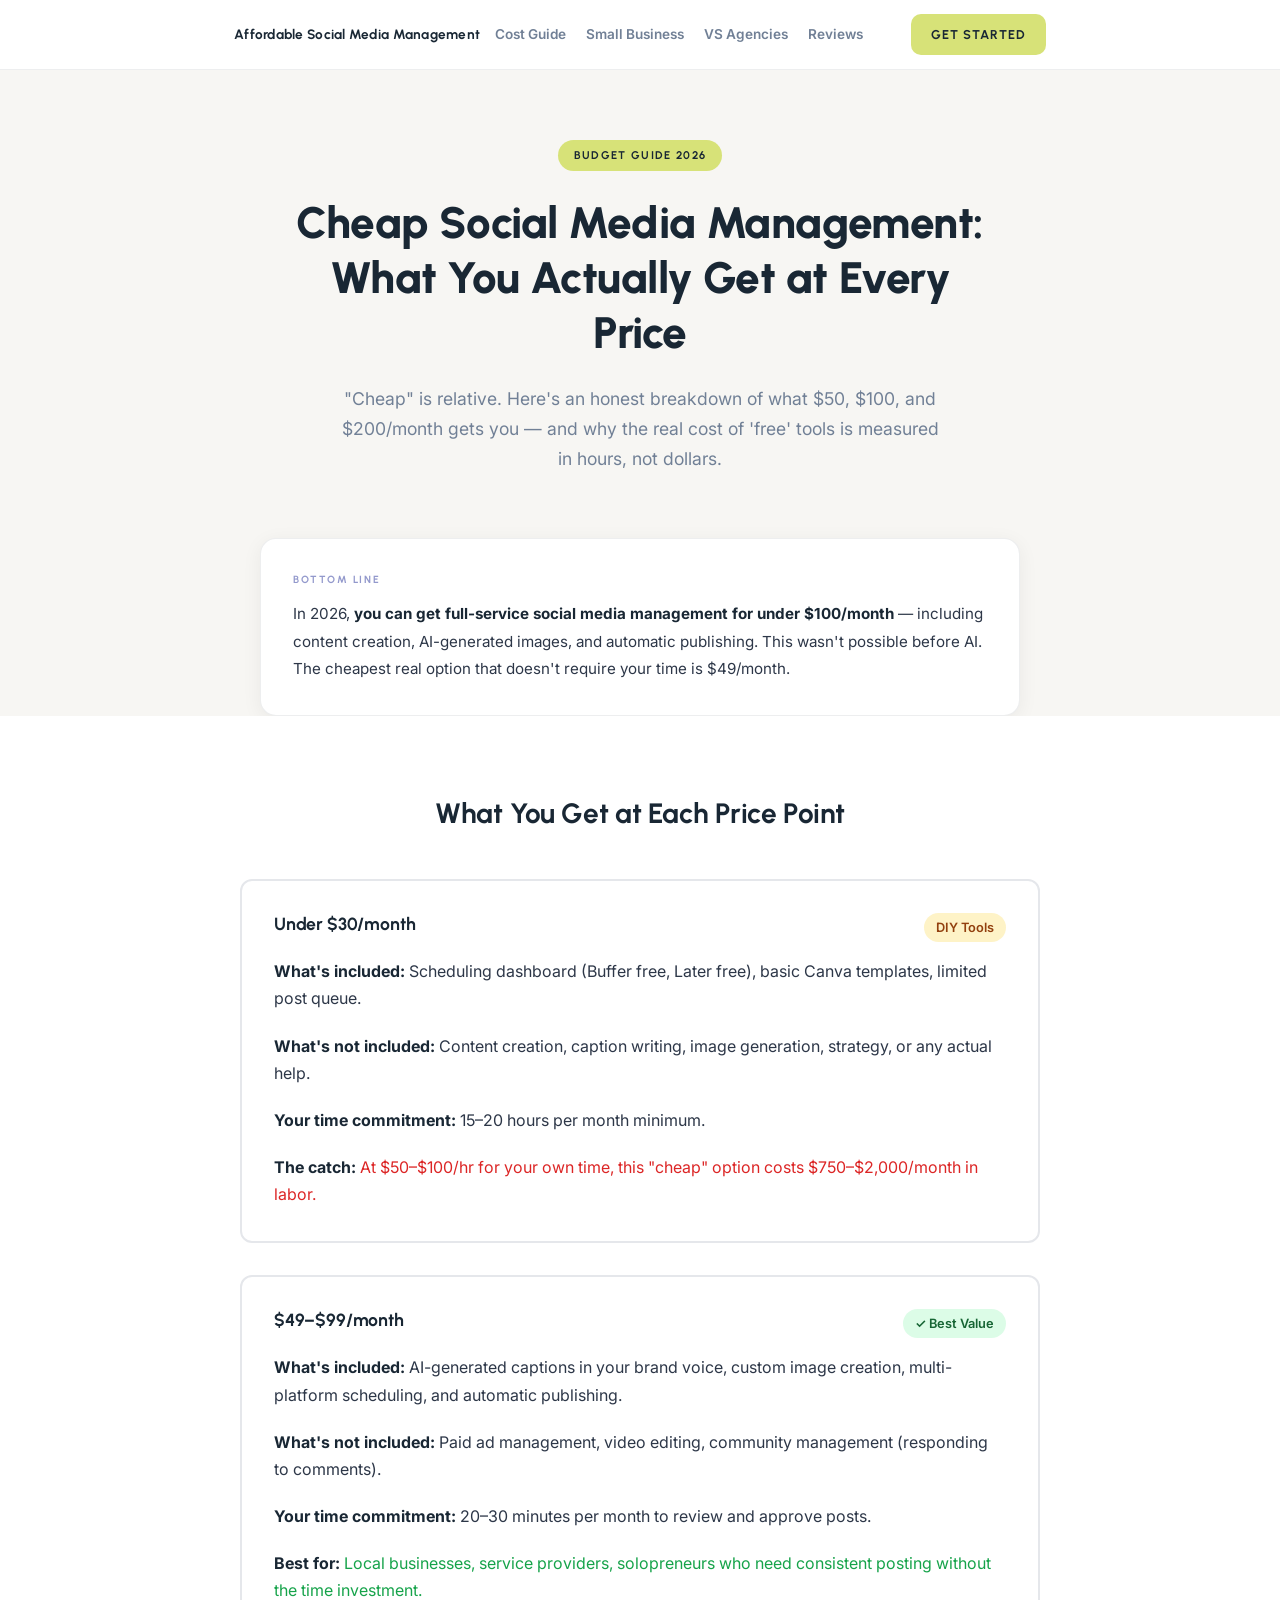
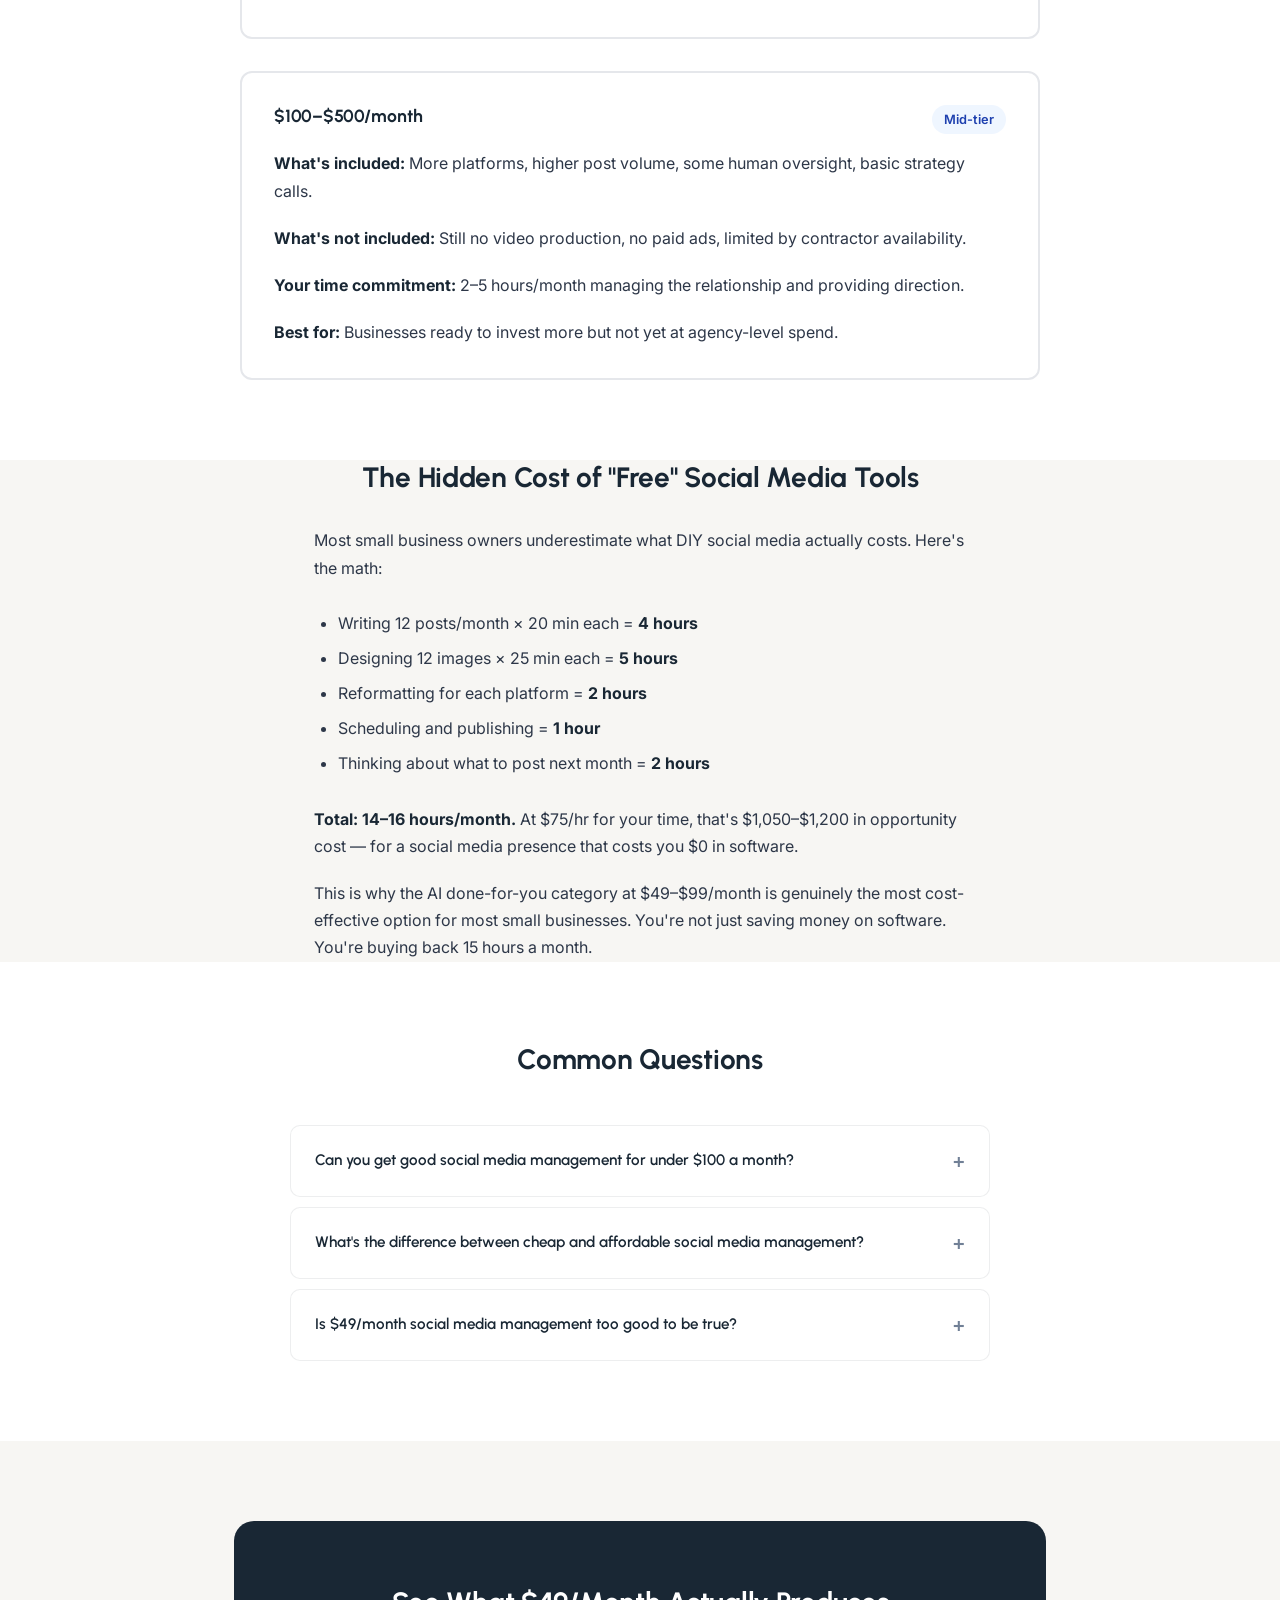
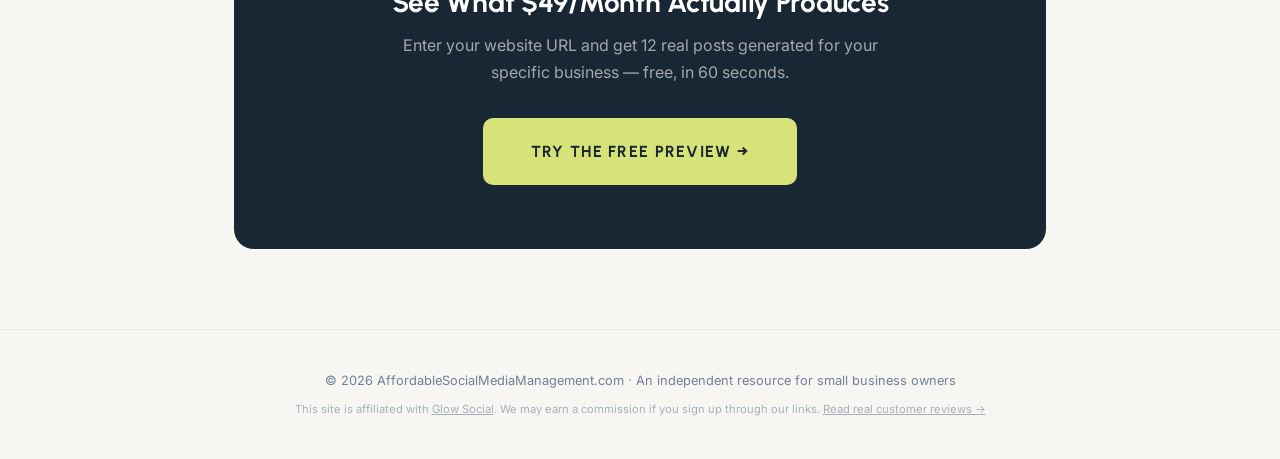
==== cheap-social-media-management/index.html @ 03a39192 "content: add 6 new targeted pages to capture long-tail search queries New pages targeting high-inten" ====
<!DOCTYPE html>
<html lang="en">

<head>
    <meta charset="UTF-8">
    <meta name="viewport" content="width=device-width, initial-scale=1.0">
    <title>Cheap Social Media Management: What You Get for Under $100/Month</title>
    <meta name="description"
        content="'Cheap' social media management doesn't have to mean low quality. Here's exactly what's available under $50, $100, and $200/month in 2026 — and what the trade-offs actually are.">
    <link rel="canonical" href="https://affordablesocialmediamanagement.com/cheap-social-media-management/">

    <link rel="preconnect" href="https://fonts.googleapis.com">
    <link rel="preconnect" href="https://fonts.gstatic.com" crossorigin>
    <link href="https://fonts.googleapis.com/css2?family=Inter:wght@400;500;600&family=Urbanist:wght@600;700;800&display=swap" rel="stylesheet">
    <link rel="icon" href="https://glowsocial.com/wp-content/uploads/2025/02/cropped-Final-Logos-for-Glow-Social-18-32x32.png" sizes="32x32">
    <link rel="stylesheet" href="/css/style.css">

    <script type="application/ld+json">
    {
      "@context": "https://schema.org",
      "@type": "FAQPage",
      "mainEntity": [
        {
          "@type": "Question",
          "name": "Can you get good social media management for under $100 a month?",
          "acceptedAnswer": {
            "@type": "Answer",
            "text": "Yes. AI-powered done-for-you services have brought full-service social media management under $100/month. Services like Glow Social at $49–$99/month include content creation, image generation, scheduling, and multi-platform publishing — work that previously required a $2,000+/month agency or 15–20 hours of your own time per week."
          }
        },
        {
          "@type": "Question",
          "name": "What is the cheapest social media management service in 2026?",
          "acceptedAnswer": {
            "@type": "Answer",
            "text": "The cheapest done-for-you social media management services start at $49/month. At this price point, AI handles content creation, image generation, and scheduling — you review and approve. Scheduling-only tools like Buffer start at $6/month, but those require you to write every post yourself, which is effectively a part-time job."
          }
        },
        {
          "@type": "Question",
          "name": "Is cheap social media management worth it or is it a waste of money?",
          "acceptedAnswer": {
            "@type": "Answer",
            "text": "It depends on what 'cheap' means. A $6/month scheduling tool that requires 15 hours of your time is not cheap — it's expensive in a different currency. A $49/month AI service that handles everything and costs you 30 minutes per month is genuinely cheap and worth it. The key question is: does the service create the content, or just schedule it?"
          }
        }
      ]
    }
    </script>
</head>

<body>

    <nav>
        <div class="container nav-content" style="flex-wrap: wrap; gap: 15px;">
            <a href="/" class="logo">Affordable Social Media Management</a>
            <div class="nav-links" style="display: flex; gap: 20px; align-items: center; font-size: 0.85rem; font-weight: 600;">
                <a href="/cost/" style="text-decoration: none; color: var(--text-light);">Cost Guide</a>
                <a href="/for-small-businesses/" style="text-decoration: none; color: var(--text-light);">Small Business</a>
                <a href="/vs-agencies/" style="text-decoration: none; color: var(--text-light);">VS Agencies</a>
                <a href="/reviews/" style="text-decoration: none; color: var(--text-light);">Reviews</a>
            </div>
            <a href="https://glowsocial.com/pricing" class="btn btn-lime" style="padding: 0.6rem 1.25rem; margin-left: auto;">Get Started</a>
        </div>
    </nav>

    <header class="hero">
        <div class="container">
            <span class="badge">Budget Guide 2026</span>
            <h1>Cheap Social Media Management: What You Actually Get at Every Price</h1>
            <p>"Cheap" is relative. Here's an honest breakdown of what $50, $100, and $200/month gets you — and why the real cost of 'free' tools is measured in hours, not dollars.</p>
        </div>
    </header>

    <section class="container">
        <div class="answer-box">
            <span class="answer-box-label">Bottom Line</span>
            <p>In 2026, <strong>you can get full-service social media management for under $100/month</strong> — including content creation, AI-generated images, and automatic publishing. This wasn't possible before AI. The cheapest real option that doesn't require your time is $49/month.</p>
        </div>
    </section>

    <section style="background-color: white;">
        <div class="container">
            <h2 style="text-align: center; margin-bottom: 3rem;">What You Get at Each Price Point</h2>

            <div style="display: grid; gap: 2rem; max-width: 800px; margin: 0 auto;">

                <div style="border: 2px solid #e5e7eb; border-radius: 12px; padding: 2rem;">
                    <div style="display: flex; justify-content: space-between; align-items: flex-start; margin-bottom: 1rem;">
                        <h3 style="margin: 0;">Under $30/month</h3>
                        <span style="background: #fef3c7; color: #92400e; padding: 4px 12px; border-radius: 20px; font-size: 0.8rem; font-weight: 600;">DIY Tools</span>
                    </div>
                    <p><strong>What's included:</strong> Scheduling dashboard (Buffer free, Later free), basic Canva templates, limited post queue.</p>
                    <p><strong>What's not included:</strong> Content creation, caption writing, image generation, strategy, or any actual help.</p>
                    <p><strong>Your time commitment:</strong> 15–20 hours per month minimum.</p>
                    <p style="color: #dc2626;"><strong>The catch:</strong> At $50–$100/hr for your own time, this "cheap" option costs $750–$2,000/month in labor.</p>
                </div>

                <div style="border: 2px solid #e5e7eb; border-radius: 12px; padding: 2rem;">
                    <div style="display: flex; justify-content: space-between; align-items: flex-start; margin-bottom: 1rem;">
                        <h3 style="margin: 0;">$49–$99/month</h3>
                        <span style="background: #dcfce7; color: #166534; padding: 4px 12px; border-radius: 20px; font-size: 0.8rem; font-weight: 600;">✓ Best Value</span>
                    </div>
                    <p><strong>What's included:</strong> AI-generated captions in your brand voice, custom image creation, multi-platform scheduling, and automatic publishing.</p>
                    <p><strong>What's not included:</strong> Paid ad management, video editing, community management (responding to comments).</p>
                    <p><strong>Your time commitment:</strong> 20–30 minutes per month to review and approve posts.</p>
                    <p style="color: #16a34a;"><strong>Best for:</strong> Local businesses, service providers, solopreneurs who need consistent posting without the time investment.</p>
                </div>

                <div style="border: 2px solid #e5e7eb; border-radius: 12px; padding: 2rem;">
                    <div style="display: flex; justify-content: space-between; align-items: flex-start; margin-bottom: 1rem;">
                        <h3 style="margin: 0;">$100–$500/month</h3>
                        <span style="background: #eff6ff; color: #1e40af; padding: 4px 12px; border-radius: 20px; font-size: 0.8rem; font-weight: 600;">Mid-tier</span>
                    </div>
                    <p><strong>What's included:</strong> More platforms, higher post volume, some human oversight, basic strategy calls.</p>
                    <p><strong>What's not included:</strong> Still no video production, no paid ads, limited by contractor availability.</p>
                    <p><strong>Your time commitment:</strong> 2–5 hours/month managing the relationship and providing direction.</p>
                    <p><strong>Best for:</strong> Businesses ready to invest more but not yet at agency-level spend.</p>
                </div>

            </div>
        </div>
    </section>

    <section class="container" style="max-width: 700px;">
        <h2 style="text-align: center; margin-bottom: 2rem;">The Hidden Cost of "Free" Social Media Tools</h2>
        <p>Most small business owners underestimate what DIY social media actually costs. Here's the math:</p>
        <ul style="margin: 1.5rem 0; padding-left: 1.5rem; line-height: 2.2;">
            <li>Writing 12 posts/month × 20 min each = <strong>4 hours</strong></li>
            <li>Designing 12 images × 25 min each = <strong>5 hours</strong></li>
            <li>Reformatting for each platform = <strong>2 hours</strong></li>
            <li>Scheduling and publishing = <strong>1 hour</strong></li>
            <li>Thinking about what to post next month = <strong>2 hours</strong></li>
        </ul>
        <p><strong>Total: 14–16 hours/month.</strong> At $75/hr for your time, that's $1,050–$1,200 in opportunity cost — for a social media presence that costs you $0 in software.</p>
        <p>This is why the AI done-for-you category at $49–$99/month is genuinely the most cost-effective option for most small businesses. You're not just saving money on software. You're buying back 15 hours a month.</p>
    </section>

    <section style="background-color: white;">
        <div class="container">
            <h2 style="text-align: center; margin-bottom: 3rem;">Common Questions</h2>
            <div class="faq-list">
                <details>
                    <summary>Can you get good social media management for under $100 a month?</summary>
                    <p>Yes — if you use an AI-powered service. The $49–$99/month category now includes full content creation and publishing. This wasn't possible before 2024. Scheduling-only tools under $100/month still require you to do all the creative work yourself.</p>
                </details>
                <details>
                    <summary>What's the difference between cheap and affordable social media management?</summary>
                    <p>"Cheap" usually implies cutting corners — generic captions, stock templates, no strategy. "Affordable" means the price is accessible without sacrificing the outcome. AI-powered services hit the affordable zone: low price, real results. The key differentiator is whether the service learns your specific voice and business context.</p>
                </details>
                <details>
                    <summary>Is $49/month social media management too good to be true?</summary>
                    <p>It wasn't possible before AI, which is why it feels surprising. The economics work because AI compresses 15–20 hours of human labor into minutes. Glow Social at $49/month is a real service with real results — not an offshore content farm or template library. You can see exactly what it would produce for your business before paying a dollar.</p>
                </details>
            </div>
        </div>
    </section>

    <section>
        <div class="container">
            <div class="cta-block">
                <h2>See What $49/Month Actually Produces</h2>
                <p>Enter your website URL and get 12 real posts generated for your specific business — free, in 60 seconds.</p>
                <a href="https://glowsocial.com/preview" class="btn btn-lime" style="padding: 1.25rem 3rem; font-size: 1rem;">Try the Free Preview →</a>
            </div>
        </div>
    </section>

    <footer>
        <div class="container">
            <p style="margin-bottom: 8px;">© 2026 AffordableSocialMediaManagement.com · An independent resource for small business owners</p>
            <p style="font-size: 0.7rem; opacity: 0.6;">This site is affiliated with <a href="https://glowsocial.com" style="color: inherit; text-decoration: underline;">Glow Social</a>. We may earn a commission if you sign up through our links. <a href="https://glowsocial.com/glow-social-reviews-what-customers-say/" style="color: inherit; text-decoration: underline;">Read real customer reviews →</a></p>
        </div>
    </footer>

</body>
</html>
---- css/style.css ----
/* ================================================
   AFFORDABLE SOCIAL MEDIA MANAGEMENT
   Complete Design System — Built from scratch
   ================================================ */

/* --- Design Tokens --- */
:root {
    --navy: #192734;
    --lime: #d7e278;
    --lime-hover: #cdd86e;
    --everglow: #9399cc;
    --bg: #f7f6f3;
    --white: #ffffff;
    --text: #2d3748;
    --text-light: #718096;
    --border: rgba(25, 39, 52, 0.08);
    --radius: 16px;
    --radius-sm: 10px;
    --shadow-sm: 0 1px 3px rgba(0, 0, 0, 0.04);
    --shadow-md: 0 4px 20px rgba(0, 0, 0, 0.06);
    --shadow-lg: 0 8px 40px rgba(0, 0, 0, 0.08);
}

/* --- Reset --- */
*,
*::before,
*::after {
    margin: 0;
    padding: 0;
    box-sizing: border-box;
}

/* --- Base --- */
html {
    scroll-behavior: smooth;
    -webkit-font-smoothing: antialiased;
    -moz-osx-font-smoothing: grayscale;
}

body {
    font-family: 'Inter', -apple-system, BlinkMacSystemFont, sans-serif;
    font-size: 1rem;
    line-height: 1.7;
    color: var(--text);
    background-color: var(--bg);
}

/* --- Typography --- */
h1,
h2,
h3 {
    font-family: 'Urbanist', sans-serif;
    color: var(--navy);
    line-height: 1.25;
    letter-spacing: -0.01em;
}

h1 {
    font-size: 2.75rem;
    font-weight: 800;
}

h2 {
    font-size: 1.75rem;
    font-weight: 700;
}

h3 {
    font-size: 1.1rem;
    font-weight: 700;
}

p {
    color: var(--text);
}

strong {
    color: var(--navy);
}

em {
    font-style: italic;
}

/* --- Layout --- */
.container {
    width: 100%;
    max-width: 860px;
    margin: 0 auto;
    padding: 0 24px;
}

section {
    padding: 80px 0;
}

/* --- Navigation --- */
nav {
    position: fixed;
    top: 0;
    left: 0;
    right: 0;
    z-index: 100;
    background: rgba(255, 255, 255, 0.95);
    backdrop-filter: blur(12px);
    -webkit-backdrop-filter: blur(12px);
    border-bottom: 1px solid var(--border);
    padding: 14px 0;
}

.nav-content {
    display: flex;
    align-items: center;
    justify-content: space-between;
}

.logo {
    font-family: 'Urbanist', sans-serif;
    font-size: 0.85rem;
    font-weight: 700;
    color: var(--navy);
    letter-spacing: 0.02em;
    text-decoration: none;
}

/* --- Buttons --- */
.btn {
    display: inline-flex;
    align-items: center;
    justify-content: center;
    padding: 12px 24px;
    border: none;
    border-radius: var(--radius-sm);
    font-family: 'Urbanist', sans-serif;
    font-size: 0.8rem;
    font-weight: 700;
    letter-spacing: 0.08em;
    text-transform: uppercase;
    text-decoration: none;
    cursor: pointer;
    transition: all 0.15s ease;
}

.btn-lime {
    background: var(--lime);
    color: var(--navy);
}

.btn-lime:hover {
    background: var(--lime-hover);
    transform: translateY(-1px);
    box-shadow: var(--shadow-md);
}

/* --- Hero --- */
.hero {
    padding-top: 140px;
    padding-bottom: 64px;
    text-align: center;
}

.badge {
    display: inline-block;
    padding: 6px 16px;
    background: var(--lime);
    color: var(--navy);
    border-radius: 100px;
    font-family: 'Urbanist', sans-serif;
    font-size: 0.7rem;
    font-weight: 700;
    letter-spacing: 0.12em;
    text-transform: uppercase;
    margin-bottom: 24px;
}

.hero h1 {
    margin-bottom: 24px;
    max-width: 700px;
    margin-left: auto;
    margin-right: auto;
}

.hero p {
    font-size: 1.1rem;
    color: var(--text-light);
    max-width: 600px;
    margin: 0 auto 16px;
}

.hero p:last-child {
    margin-bottom: 0;
}

/* --- Answer Box --- */
.answer-box {
    background: var(--white);
    border: 1px solid var(--border);
    border-radius: var(--radius);
    padding: 32px;
    box-shadow: var(--shadow-md);
    max-width: 760px;
    margin: 0 auto;
}

.answer-box-label {
    display: block;
    font-family: 'Urbanist', sans-serif;
    font-size: 0.65rem;
    font-weight: 700;
    letter-spacing: 0.15em;
    text-transform: uppercase;
    color: var(--everglow);
    margin-bottom: 12px;
}

.answer-box p {
    font-size: 0.95rem;
    line-height: 1.8;
    color: var(--text);
    margin: 0;
}

/* --- Comparison Table --- */
.comparison-table {
    width: 100%;
    border-collapse: collapse;
    font-size: 0.9rem;
}

.comparison-table thead th {
    text-align: left;
    padding: 12px 16px;
    font-family: 'Urbanist', sans-serif;
    font-size: 0.65rem;
    font-weight: 700;
    color: var(--text-light);
    text-transform: uppercase;
    letter-spacing: 0.1em;
    border-bottom: 2px solid var(--border);
}

.comparison-table tbody td {
    padding: 16px;
    border-bottom: 1px solid var(--border);
    vertical-align: top;
}

.comparison-table tbody tr:last-child td {
    border-bottom: none;
}

.comparison-table tbody tr:nth-child(3) {
    background: rgba(215, 226, 120, 0.12);
    border-radius: var(--radius-sm);
}

.comparison-table tbody tr:nth-child(3) td {
    font-weight: 600;
    color: var(--navy);
}

.comparison-table tbody tr:nth-child(3) td:first-child {
    border-radius: var(--radius-sm) 0 0 var(--radius-sm);
}

.comparison-table tbody tr:nth-child(3) td:last-child {
    border-radius: 0 var(--radius-sm) var(--radius-sm) 0;
}

/* --- Two-Column Cards (Buyer's Guide) --- */
.two-column {
    display: grid;
    grid-template-columns: 1fr 1fr;
    gap: 20px;
}

.column-card {
    background: var(--white);
    border: 1px solid var(--border);
    border-radius: var(--radius);
    padding: 28px;
    box-shadow: var(--shadow-sm);
}

.column-card.green {
    border-left: 3px solid var(--lime);
}

.column-card.red {
    border-left: 3px solid var(--everglow);
}

.column-card h3 {
    margin-bottom: 20px;
    font-size: 1rem;
    text-transform: none;
    letter-spacing: 0;
}

.column-card ul {
    list-style: none;
    display: flex;
    flex-direction: column;
    gap: 12px;
}

.column-card ul li {
    font-size: 0.9rem;
    color: var(--text-light);
    line-height: 1.5;
    padding-left: 20px;
    position: relative;
}

.column-card.green ul li::before {
    content: "✓";
    position: absolute;
    left: 0;
    color: #7a8a2e;
    font-weight: 700;
}

.column-card.red ul li::before {
    content: "✕";
    position: absolute;
    left: 0;
    color: var(--everglow);
    font-weight: 700;
}

/* --- Prose Section (AI Economics) --- */
section p+p {
    margin-top: 20px;
}

/* --- FAQ --- */
.faq-list {
    max-width: 700px;
    margin: 0 auto;
    display: flex;
    flex-direction: column;
    gap: 10px;
}

details {
    background: var(--white);
    border: 1px solid var(--border);
    border-radius: var(--radius-sm);
    padding: 0;
    overflow: hidden;
    transition: box-shadow 0.2s ease;
}

details[open] {
    box-shadow: var(--shadow-sm);
}

summary {
    padding: 18px 24px;
    font-family: 'Urbanist', sans-serif;
    font-weight: 600;
    font-size: 0.95rem;
    color: var(--navy);
    cursor: pointer;
    list-style: none;
    display: flex;
    align-items: center;
    justify-content: space-between;
}

summary::after {
    content: "+";
    font-size: 1.25rem;
    color: var(--text-light);
    flex-shrink: 0;
    margin-left: 16px;
    transition: transform 0.2s ease;
}

details[open] summary::after {
    content: "−";
}

summary::-webkit-details-marker {
    display: none;
}

details p {
    padding: 0 24px 20px;
    font-size: 0.9rem;
    color: var(--text-light);
    line-height: 1.7;
    margin: 0;
}

/* --- CTA Block --- */
.cta-block {
    background: var(--navy);
    border-radius: 20px;
    padding: 64px 40px;
    text-align: center;
}

.cta-block h2 {
    color: var(--white);
    margin-bottom: 12px;
}

.cta-block p {
    color: rgba(255, 255, 255, 0.6);
    font-size: 1rem;
    margin-bottom: 32px;
    max-width: 500px;
    margin-left: auto;
    margin-right: auto;
}

/* --- Footer --- */
footer {
    padding: 40px 0;
    text-align: center;
    border-top: 1px solid var(--border);
}

footer p {
    font-size: 0.8rem;
    color: var(--text-light);
}

/* ================================================
   RESPONSIVE
   ================================================ */
@media (max-width: 768px) {
    h1 {
        font-size: 2rem;
    }

    h2 {
        font-size: 1.4rem;
    }

    section {
        padding: 56px 0;
    }

    .hero {
        padding-top: 110px;
        padding-bottom: 40px;
    }

    .hero p {
        font-size: 1rem;
    }

    .answer-box {
        padding: 24px;
    }

    .two-column {
        grid-template-columns: 1fr;
    }

    .comparison-table {
        font-size: 0.8rem;
        display: block;
        overflow-x: auto;
    }

    .cta-block {
        padding: 48px 24px;
    }
}
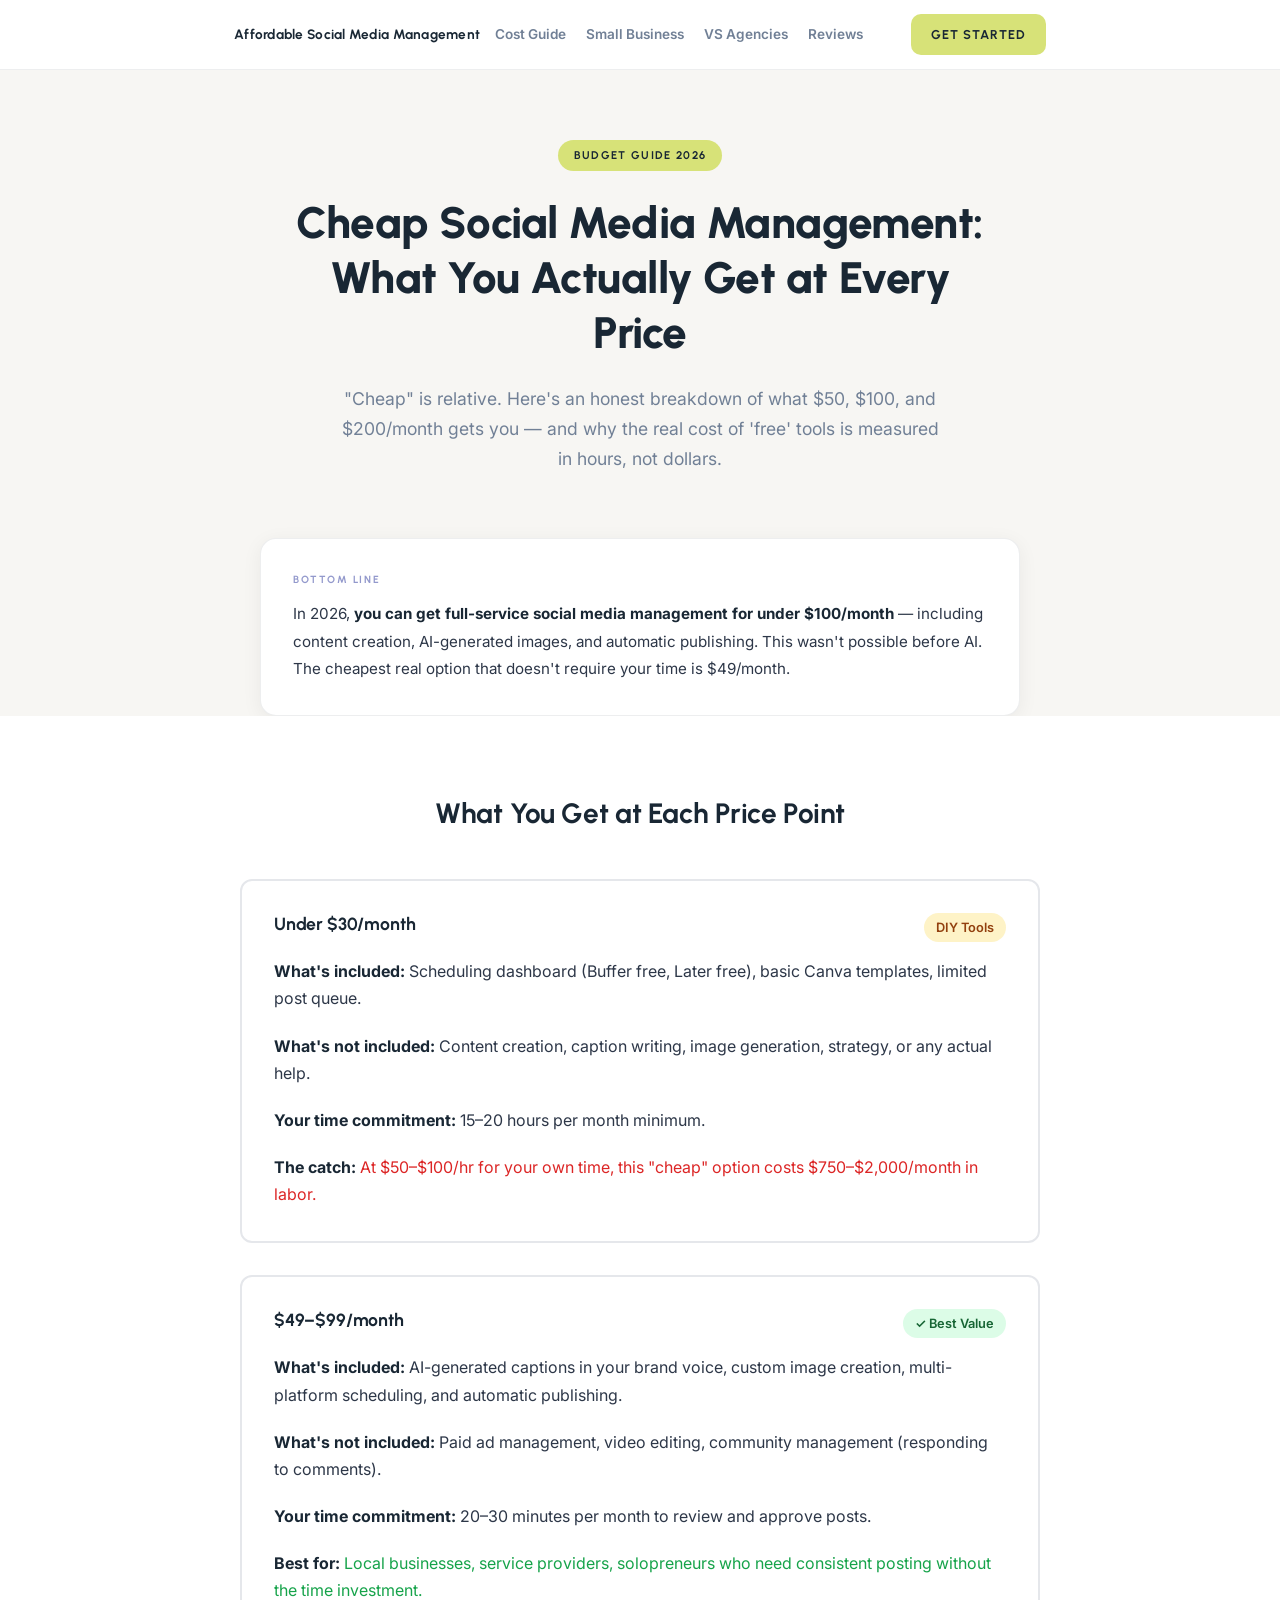
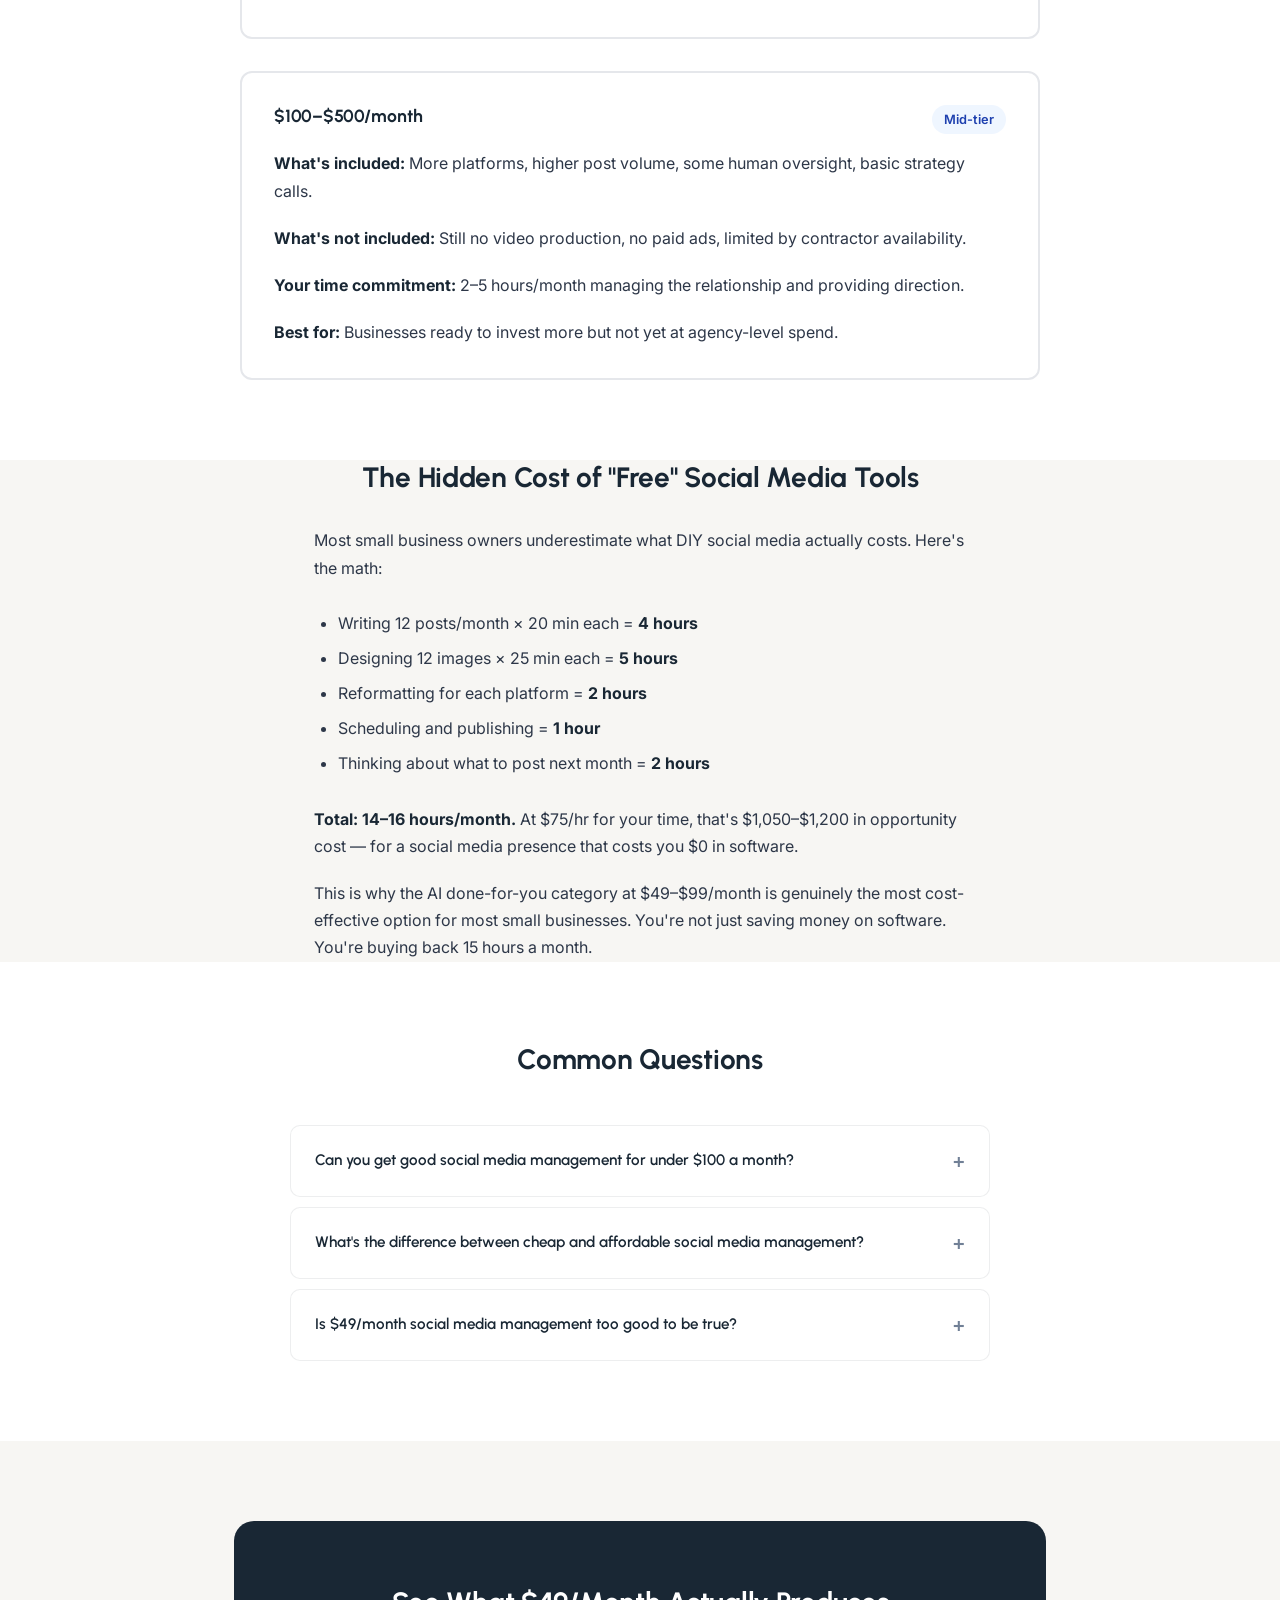
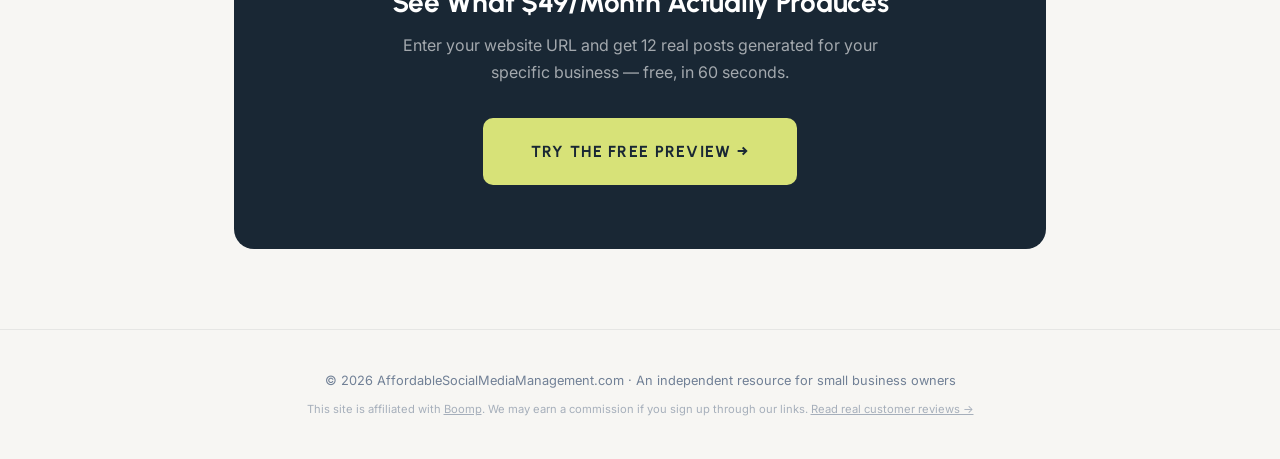
==== commit 8ef5bd46: "Rebrand: cheap-social-media page to Boomp" ====
--- a/cheap-social-media-management/index.html
+++ b/cheap-social-media-management/index.html
@@ -12,7 +12,7 @@
     <link rel="preconnect" href="https://fonts.googleapis.com">
     <link rel="preconnect" href="https://fonts.gstatic.com" crossorigin>
     <link href="https://fonts.googleapis.com/css2?family=Inter:wght@400;500;600&family=Urbanist:wght@600;700;800&display=swap" rel="stylesheet">
-    <link rel="icon" href="https://glowsocial.com/wp-content/uploads/2025/02/cropped-Final-Logos-for-Glow-Social-18-32x32.png" sizes="32x32">
+    <link rel="icon" href="https://boomp.net/images/boomp-logo.png" sizes="32x32">
     <link rel="stylesheet" href="/css/style.css">
 
     <script type="application/ld+json">
@@ -25,7 +25,7 @@
           "name": "Can you get good social media management for under $100 a month?",
           "acceptedAnswer": {
             "@type": "Answer",
-            "text": "Yes. AI-powered done-for-you services have brought full-service social media management under $100/month. Services like Glow Social at $49–$99/month include content creation, image generation, scheduling, and multi-platform publishing — work that previously required a $2,000+/month agency or 15–20 hours of your own time per week."
+            "text": "Yes. AI-powered done-for-you services have brought full-service social media management under $100/month. Services like Boomp at $49–$99/month include content creation, image generation, scheduling, and multi-platform publishing — work that previously required a $2,000+/month agency or 15–20 hours of your own time per week."
           }
         },
         {
@@ -60,7 +60,7 @@
                 <a href="/vs-agencies/" style="text-decoration: none; color: var(--text-light);">VS Agencies</a>
                 <a href="/reviews/" style="text-decoration: none; color: var(--text-light);">Reviews</a>
             </div>
-            <a href="https://glowsocial.com/pricing" class="btn btn-lime" style="padding: 0.6rem 1.25rem; margin-left: auto;">Get Started</a>
+            <a href="https://boomp.net/pricing" class="btn btn-lime" style="padding: 0.6rem 1.25rem; margin-left: auto;">Get Started</a>
         </div>
     </nav>
 
@@ -150,7 +150,7 @@
                 </details>
                 <details>
                     <summary>Is $49/month social media management too good to be true?</summary>
-                    <p>It wasn't possible before AI, which is why it feels surprising. The economics work because AI compresses 15–20 hours of human labor into minutes. Glow Social at $49/month is a real service with real results — not an offshore content farm or template library. You can see exactly what it would produce for your business before paying a dollar.</p>
+                    <p>It wasn't possible before AI, which is why it feels surprising. The economics work because AI compresses 15–20 hours of human labor into minutes. Boomp at $49/month is a real service with real results — not an offshore content farm or template library. You can see exactly what it would produce for your business before paying a dollar.</p>
                 </details>
             </div>
         </div>
@@ -161,7 +161,7 @@
             <div class="cta-block">
                 <h2>See What $49/Month Actually Produces</h2>
                 <p>Enter your website URL and get 12 real posts generated for your specific business — free, in 60 seconds.</p>
-                <a href="https://glowsocial.com/preview" class="btn btn-lime" style="padding: 1.25rem 3rem; font-size: 1rem;">Try the Free Preview →</a>
+                <a href="https://boomp.net/preview" class="btn btn-lime" style="padding: 1.25rem 3rem; font-size: 1rem;">Try the Free Preview →</a>
             </div>
         </div>
     </section>
@@ -169,9 +169,9 @@
     <footer>
         <div class="container">
             <p style="margin-bottom: 8px;">© 2026 AffordableSocialMediaManagement.com · An independent resource for small business owners</p>
-            <p style="font-size: 0.7rem; opacity: 0.6;">This site is affiliated with <a href="https://glowsocial.com" style="color: inherit; text-decoration: underline;">Glow Social</a>. We may earn a commission if you sign up through our links. <a href="https://glowsocial.com/glow-social-reviews-what-customers-say/" style="color: inherit; text-decoration: underline;">Read real customer reviews →</a></p>
+            <p style="font-size: 0.7rem; opacity: 0.6;">This site is affiliated with <a href="https://boomp.net" style="color: inherit; text-decoration: underline;">Boomp</a>. We may earn a commission if you sign up through our links. <a href="https://boomp.net/blog/boomp-reviews-what-customers-say" style="color: inherit; text-decoration: underline;">Read real customer reviews →</a></p>
         </div>
     </footer>
 
 </body>
-</html>+</html>
--- a/css/style.css
+++ b/css/style.css
@@ -254,17 +254,17 @@
     border-radius: var(--radius-sm);
 }
 
+.comparison-table tbody tr:nth-child(3) td:first-child {
+    border-radius: var(--radius-sm) 0 0 var(--radius-sm);
+}
+
+.comparison-table tbody tr:nth-child(3) td:last-child {
+    border-radius: 0 var(--radius-sm) var(--radius-sm) 0;
+}
+
 .comparison-table tbody tr:nth-child(3) td {
     font-weight: 600;
     color: var(--navy);
-}
-
-.comparison-table tbody tr:nth-child(3) td:first-child {
-    border-radius: var(--radius-sm) 0 0 var(--radius-sm);
-}
-
-.comparison-table tbody tr:nth-child(3) td:last-child {
-    border-radius: 0 var(--radius-sm) var(--radius-sm) 0;
 }
 
 /* --- Two-Column Cards (Buyer's Guide) --- */
@@ -469,4 +469,4 @@
     .cta-block {
         padding: 48px 24px;
     }
-}+}
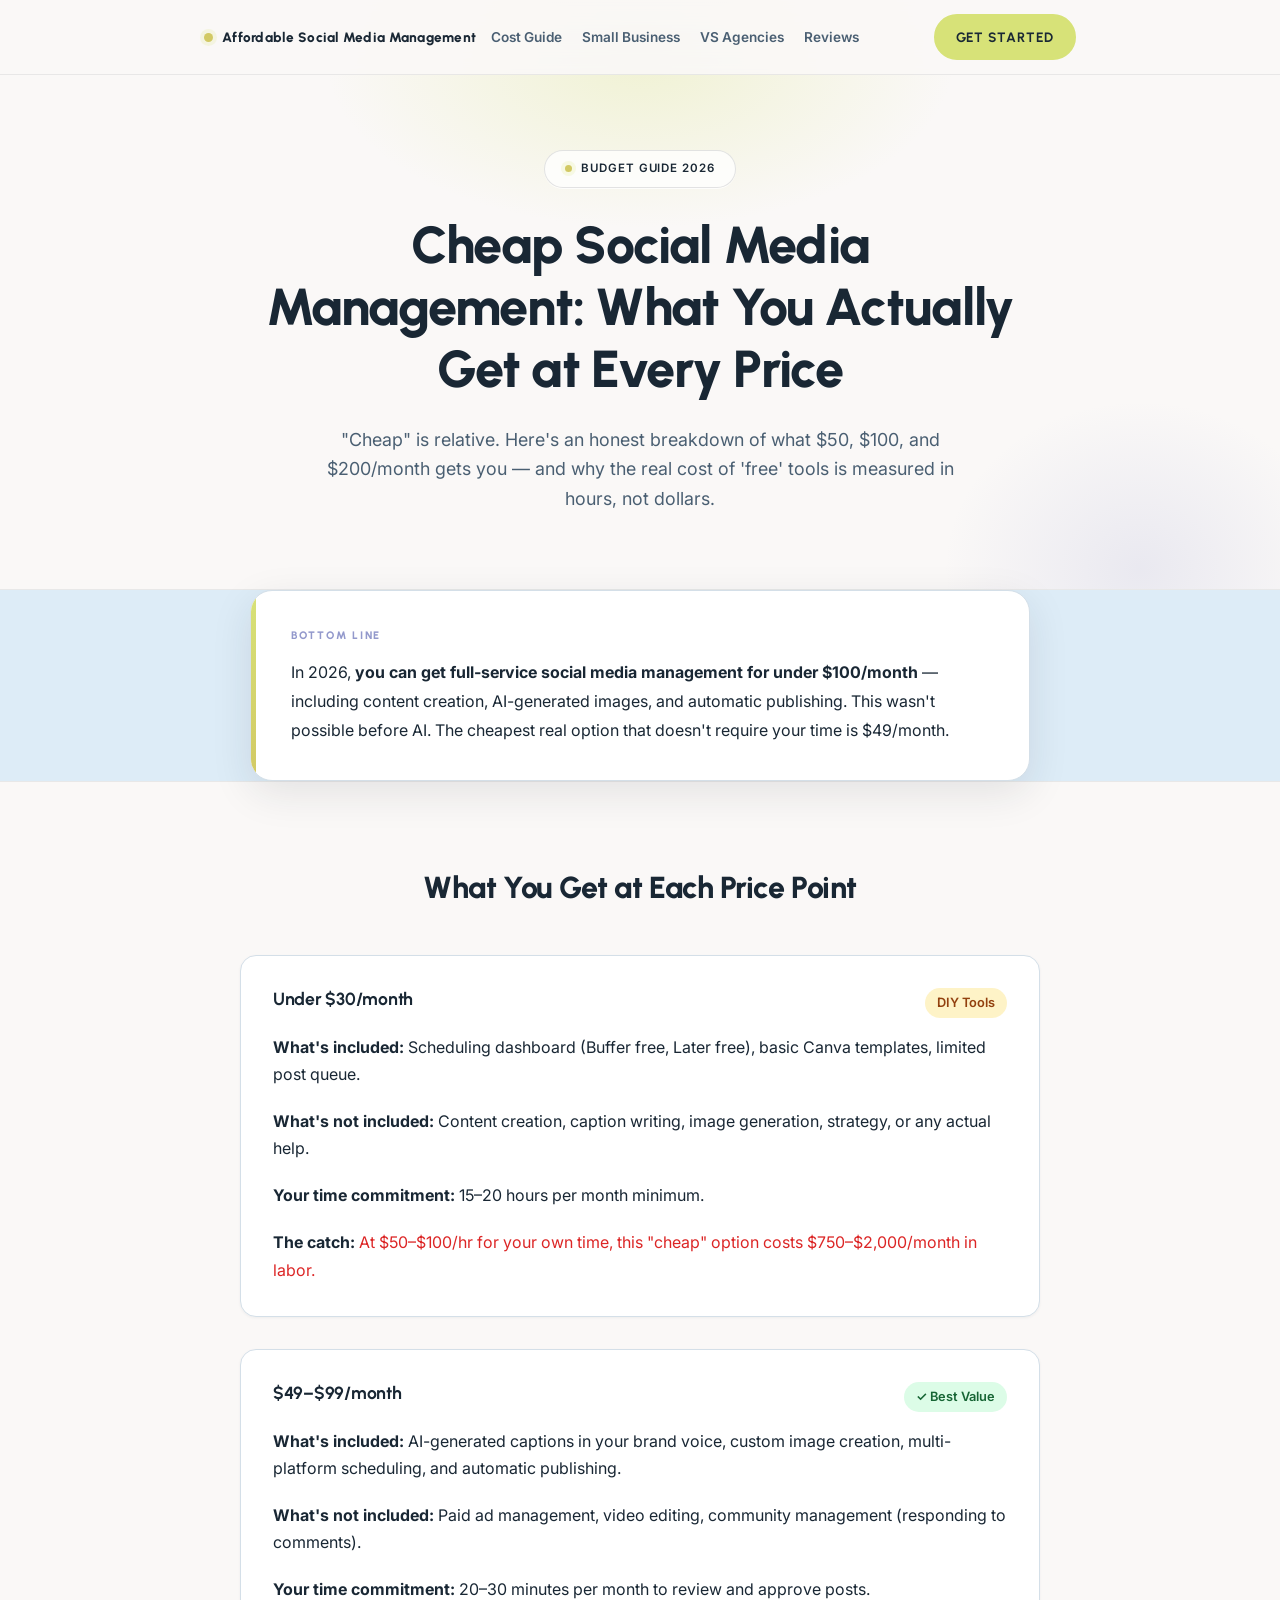
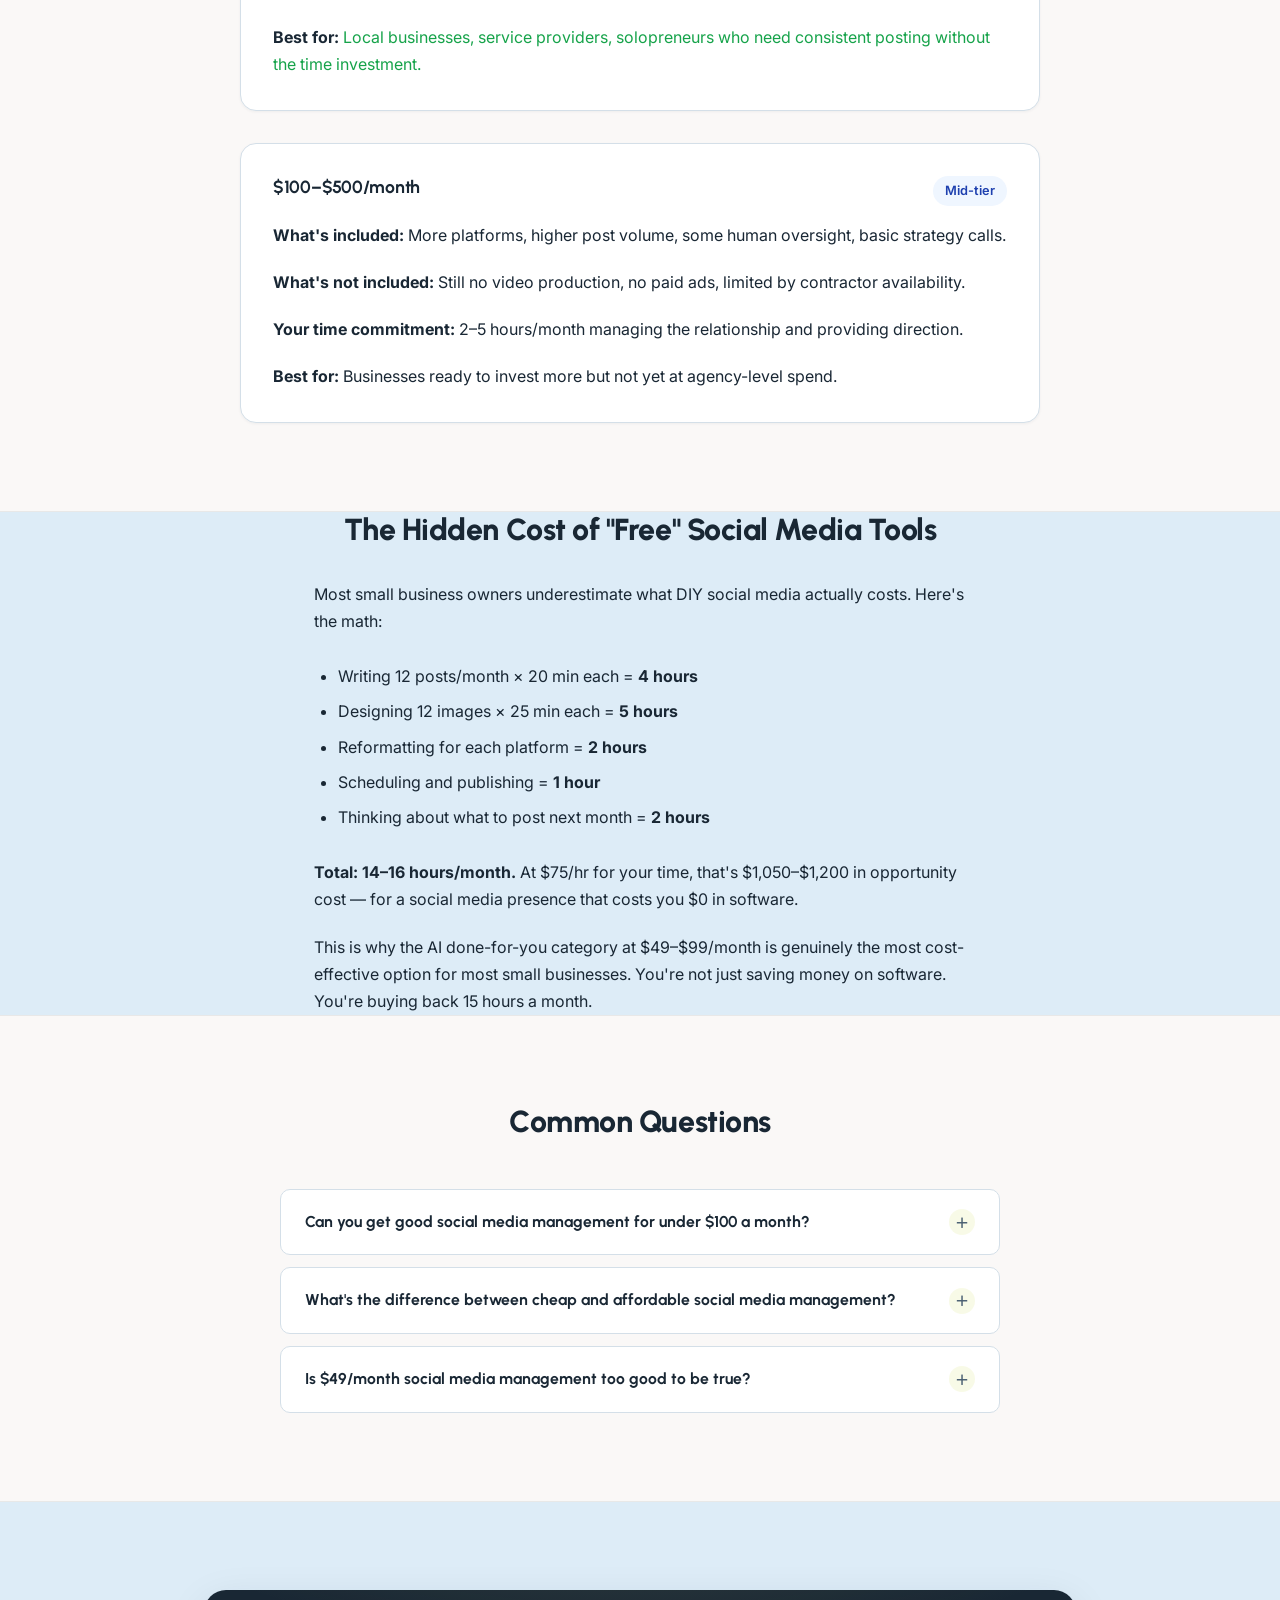
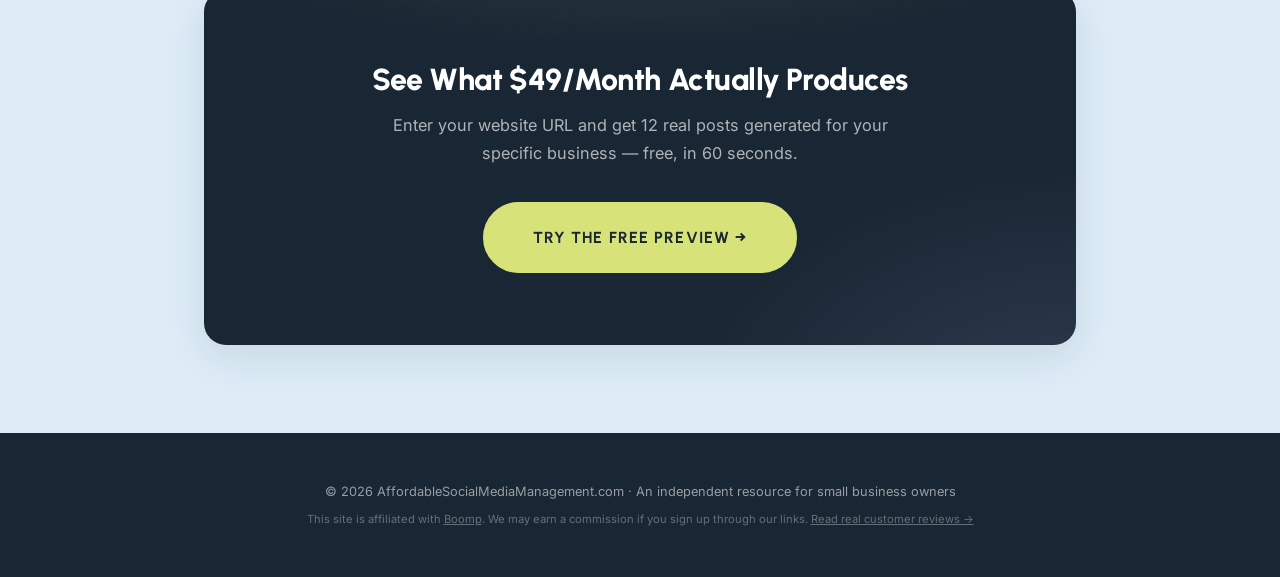
==== commit 9c17394e: "Redesign to Boomp-era brand and fix generated-page SEO tags Visual refresh of the whole design syste" ====
--- a/cheap-social-media-management/index.html
+++ b/cheap-social-media-management/index.html
@@ -85,7 +85,7 @@
 
             <div style="display: grid; gap: 2rem; max-width: 800px; margin: 0 auto;">
 
-                <div style="border: 2px solid #e5e7eb; border-radius: 12px; padding: 2rem;">
+                <div style="background: var(--white); border: 1px solid var(--card-border); border-radius: var(--radius); padding: 2rem; box-shadow: var(--shadow-sm);">
                     <div style="display: flex; justify-content: space-between; align-items: flex-start; margin-bottom: 1rem;">
                         <h3 style="margin: 0;">Under $30/month</h3>
                         <span style="background: #fef3c7; color: #92400e; padding: 4px 12px; border-radius: 20px; font-size: 0.8rem; font-weight: 600;">DIY Tools</span>
@@ -96,7 +96,7 @@
                     <p style="color: #dc2626;"><strong>The catch:</strong> At $50–$100/hr for your own time, this "cheap" option costs $750–$2,000/month in labor.</p>
                 </div>
 
-                <div style="border: 2px solid #e5e7eb; border-radius: 12px; padding: 2rem;">
+                <div style="background: var(--white); border: 1px solid var(--card-border); border-radius: var(--radius); padding: 2rem; box-shadow: var(--shadow-sm);">
                     <div style="display: flex; justify-content: space-between; align-items: flex-start; margin-bottom: 1rem;">
                         <h3 style="margin: 0;">$49–$99/month</h3>
                         <span style="background: #dcfce7; color: #166534; padding: 4px 12px; border-radius: 20px; font-size: 0.8rem; font-weight: 600;">✓ Best Value</span>
@@ -107,7 +107,7 @@
                     <p style="color: #16a34a;"><strong>Best for:</strong> Local businesses, service providers, solopreneurs who need consistent posting without the time investment.</p>
                 </div>
 
-                <div style="border: 2px solid #e5e7eb; border-radius: 12px; padding: 2rem;">
+                <div style="background: var(--white); border: 1px solid var(--card-border); border-radius: var(--radius); padding: 2rem; box-shadow: var(--shadow-sm);">
                     <div style="display: flex; justify-content: space-between; align-items: flex-start; margin-bottom: 1rem;">
                         <h3 style="margin: 0;">$100–$500/month</h3>
                         <span style="background: #eff6ff; color: #1e40af; padding: 4px 12px; border-radius: 20px; font-size: 0.8rem; font-weight: 600;">Mid-tier</span>
--- a/css/style.css
+++ b/css/style.css
@@ -1,24 +1,31 @@
 /* ================================================
    AFFORDABLE SOCIAL MEDIA MANAGEMENT
-   Complete Design System — Built from scratch
+   Design system — Boomp-era brand (navy · lime · sky)
    ================================================ */
 
 /* --- Design Tokens --- */
 :root {
     --navy: #192734;
+    --navy-light: #243548;
     --lime: #d7e278;
-    --lime-hover: #cdd86e;
+    --lime-hover: #d2c964;
+    --lime-soft: rgba(215, 226, 120, 0.18);
     --everglow: #9399cc;
-    --bg: #f7f6f3;
+    --bg: #ddecf7;
+    --bg-alt: #d0e5f2;
+    --paper: #faf8f7;
     --white: #ffffff;
-    --text: #2d3748;
-    --text-light: #718096;
-    --border: rgba(25, 39, 52, 0.08);
+    --text: #192734;
+    --text-light: #4a5f72;
+    --glow-text-muted: var(--text-light); /* legacy alias still used in page markup */
+    --border: rgba(25, 39, 52, 0.10);
+    --card-border: #d4dfe8;
     --radius: 16px;
     --radius-sm: 10px;
-    --shadow-sm: 0 1px 3px rgba(0, 0, 0, 0.04);
-    --shadow-md: 0 4px 20px rgba(0, 0, 0, 0.06);
-    --shadow-lg: 0 8px 40px rgba(0, 0, 0, 0.08);
+    --radius-lg: 22px;
+    --shadow-sm: 0 1px 3px rgba(25, 39, 52, 0.05);
+    --shadow-md: 0 4px 20px rgba(25, 39, 52, 0.07);
+    --shadow-lg: 0 12px 40px rgba(25, 39, 52, 0.10);
 }
 
 /* --- Reset --- */
@@ -51,18 +58,18 @@
 h3 {
     font-family: 'Urbanist', sans-serif;
     color: var(--navy);
-    line-height: 1.25;
-    letter-spacing: -0.01em;
+    line-height: 1.2;
+    letter-spacing: -0.015em;
 }
 
 h1 {
-    font-size: 2.75rem;
+    font-size: clamp(2.25rem, 5vw, 3.25rem);
     font-weight: 800;
 }
 
 h2 {
-    font-size: 1.75rem;
-    font-weight: 700;
+    font-size: clamp(1.5rem, 3vw, 1.9rem);
+    font-weight: 800;
 }
 
 h3 {
@@ -82,16 +89,29 @@
     font-style: italic;
 }
 
+::selection {
+    background: var(--lime);
+    color: var(--navy);
+}
+
 /* --- Layout --- */
 .container {
     width: 100%;
-    max-width: 860px;
+    max-width: 920px;
     margin: 0 auto;
     padding: 0 24px;
 }
 
 section {
-    padding: 80px 0;
+    padding: 88px 0;
+}
+
+/* Alternating "paper" sections (also matches legacy inline white bg) */
+section.alt,
+section[style*="background-color: white"] {
+    background-color: var(--paper) !important;
+    border-top: 1px solid rgba(25, 39, 52, 0.08);
+    border-bottom: 1px solid rgba(25, 39, 52, 0.08);
 }
 
 /* --- Navigation --- */
@@ -101,10 +121,10 @@
     left: 0;
     right: 0;
     z-index: 100;
-    background: rgba(255, 255, 255, 0.95);
-    backdrop-filter: blur(12px);
-    -webkit-backdrop-filter: blur(12px);
-    border-bottom: 1px solid var(--border);
+    background: rgba(250, 248, 247, 0.92);
+    backdrop-filter: blur(14px);
+    -webkit-backdrop-filter: blur(14px);
+    border-bottom: 1px solid rgba(25, 39, 52, 0.08);
     padding: 14px 0;
 }
 
@@ -117,10 +137,31 @@
 .logo {
     font-family: 'Urbanist', sans-serif;
     font-size: 0.85rem;
-    font-weight: 700;
+    font-weight: 800;
     color: var(--navy);
     letter-spacing: 0.02em;
     text-decoration: none;
+    display: inline-flex;
+    align-items: center;
+    gap: 9px;
+}
+
+.logo::before {
+    content: "";
+    width: 9px;
+    height: 9px;
+    border-radius: 50%;
+    background: var(--lime-hover);
+    box-shadow: 0 0 0 4px var(--lime-soft);
+    flex-shrink: 0;
+}
+
+.nav-links a {
+    transition: color 0.15s ease;
+}
+
+.nav-links a:hover {
+    color: var(--navy) !important;
 }
 
 /* --- Buttons --- */
@@ -128,63 +169,120 @@
     display: inline-flex;
     align-items: center;
     justify-content: center;
-    padding: 12px 24px;
-    border: none;
-    border-radius: var(--radius-sm);
+    padding: 13px 28px;
+    border: 2px solid transparent;
+    border-radius: 50px;
     font-family: 'Urbanist', sans-serif;
-    font-size: 0.8rem;
+    font-size: 0.85rem;
     font-weight: 700;
-    letter-spacing: 0.08em;
+    letter-spacing: 0.07em;
     text-transform: uppercase;
     text-decoration: none;
     cursor: pointer;
-    transition: all 0.15s ease;
+    transition: all 0.2s ease;
 }
 
 .btn-lime {
     background: var(--lime);
     color: var(--navy);
+    border-color: var(--lime);
 }
 
 .btn-lime:hover {
     background: var(--lime-hover);
-    transform: translateY(-1px);
-    box-shadow: var(--shadow-md);
+    border-color: var(--lime-hover);
+    transform: translateY(-2px);
+    box-shadow: 0 8px 24px rgba(25, 39, 52, 0.16);
 }
 
 /* --- Hero --- */
 .hero {
-    padding-top: 140px;
-    padding-bottom: 64px;
+    padding-top: 150px;
+    padding-bottom: 76px;
     text-align: center;
+    background: var(--paper);
+    border-bottom: 1px solid rgba(25, 39, 52, 0.08);
+    position: relative;
+    overflow: hidden;
+}
+
+.hero::before {
+    content: "";
+    position: absolute;
+    top: -180px;
+    left: 50%;
+    transform: translateX(-50%);
+    width: 900px;
+    height: 480px;
+    background:
+        radial-gradient(closest-side, rgba(215, 226, 120, 0.28), transparent 70%);
+    pointer-events: none;
+}
+
+.hero::after {
+    content: "";
+    position: absolute;
+    bottom: -220px;
+    right: -140px;
+    width: 560px;
+    height: 480px;
+    background:
+        radial-gradient(closest-side, rgba(147, 153, 204, 0.16), transparent 70%);
+    pointer-events: none;
+}
+
+.hero .container {
+    position: relative;
+    z-index: 1;
 }
 
 .badge {
-    display: inline-block;
-    padding: 6px 16px;
-    background: var(--lime);
+    display: inline-flex;
+    align-items: center;
+    gap: 9px;
+    padding: 8px 20px;
+    background: rgba(255, 255, 255, 0.75);
+    border: 1px solid rgba(25, 39, 52, 0.12);
     color: var(--navy);
     border-radius: 100px;
-    font-family: 'Urbanist', sans-serif;
-    font-size: 0.7rem;
-    font-weight: 700;
-    letter-spacing: 0.12em;
+    font-family: 'Inter', sans-serif;
+    font-size: 0.72rem;
+    font-weight: 600;
+    letter-spacing: 0.08em;
     text-transform: uppercase;
-    margin-bottom: 24px;
+    margin-bottom: 26px;
+    box-shadow: 0 1px 0 rgba(255, 255, 255, 0.8);
+}
+
+.badge::before {
+    content: "";
+    width: 7px;
+    height: 7px;
+    border-radius: 50%;
+    background: var(--lime-hover);
+    box-shadow: 0 0 0 4px var(--lime-soft);
+    animation: dotPulse 2s infinite;
+    flex-shrink: 0;
+}
+
+@keyframes dotPulse {
+    0%, 100% { box-shadow: 0 0 0 3px var(--lime-soft); }
+    50% { box-shadow: 0 0 0 6px rgba(215, 226, 120, 0.10); }
 }
 
 .hero h1 {
     margin-bottom: 24px;
-    max-width: 700px;
+    max-width: 760px;
     margin-left: auto;
     margin-right: auto;
 }
 
 .hero p {
-    font-size: 1.1rem;
+    font-size: 1.12rem;
     color: var(--text-light);
-    max-width: 600px;
+    max-width: 640px;
     margin: 0 auto 16px;
+    line-height: 1.65;
 }
 
 .hero p:last-child {
@@ -194,27 +292,39 @@
 /* --- Answer Box --- */
 .answer-box {
     background: var(--white);
-    border: 1px solid var(--border);
-    border-radius: var(--radius);
-    padding: 32px;
-    box-shadow: var(--shadow-md);
-    max-width: 760px;
+    border: 1px solid var(--card-border);
+    border-radius: var(--radius-lg);
+    padding: 36px 40px;
+    box-shadow: var(--shadow-lg);
+    max-width: 780px;
     margin: 0 auto;
+    position: relative;
+    overflow: hidden;
+}
+
+.answer-box::before {
+    content: "";
+    position: absolute;
+    top: 0;
+    left: 0;
+    bottom: 0;
+    width: 5px;
+    background: linear-gradient(180deg, var(--lime), var(--lime-hover));
 }
 
 .answer-box-label {
     display: block;
     font-family: 'Urbanist', sans-serif;
-    font-size: 0.65rem;
-    font-weight: 700;
-    letter-spacing: 0.15em;
+    font-size: 0.68rem;
+    font-weight: 800;
+    letter-spacing: 0.16em;
     text-transform: uppercase;
     color: var(--everglow);
     margin-bottom: 12px;
 }
 
 .answer-box p {
-    font-size: 0.95rem;
+    font-size: 1rem;
     line-height: 1.8;
     color: var(--text);
     margin: 0;
@@ -223,25 +333,32 @@
 /* --- Comparison Table --- */
 .comparison-table {
     width: 100%;
-    border-collapse: collapse;
+    border-collapse: separate;
+    border-spacing: 0;
     font-size: 0.9rem;
+    background: var(--white);
+    border: 1px solid var(--card-border);
+    border-radius: var(--radius);
+    box-shadow: var(--shadow-md);
+    overflow: hidden;
 }
 
 .comparison-table thead th {
     text-align: left;
-    padding: 12px 16px;
+    padding: 16px 20px;
     font-family: 'Urbanist', sans-serif;
-    font-size: 0.65rem;
-    font-weight: 700;
+    font-size: 0.68rem;
+    font-weight: 800;
     color: var(--text-light);
     text-transform: uppercase;
     letter-spacing: 0.1em;
-    border-bottom: 2px solid var(--border);
+    background: var(--paper);
+    border-bottom: 1px solid var(--card-border);
 }
 
 .comparison-table tbody td {
-    padding: 16px;
-    border-bottom: 1px solid var(--border);
+    padding: 18px 20px;
+    border-bottom: 1px solid rgba(25, 39, 52, 0.06);
     vertical-align: top;
 }
 
@@ -249,50 +366,50 @@
     border-bottom: none;
 }
 
-.comparison-table tbody tr:nth-child(3) {
-    background: rgba(215, 226, 120, 0.12);
-    border-radius: var(--radius-sm);
-}
-
-.comparison-table tbody tr:nth-child(3) td:first-child {
-    border-radius: var(--radius-sm) 0 0 var(--radius-sm);
-}
-
-.comparison-table tbody tr:nth-child(3) td:last-child {
-    border-radius: 0 var(--radius-sm) var(--radius-sm) 0;
-}
-
-.comparison-table tbody tr:nth-child(3) td {
+.comparison-table tbody tr.highlight,
+.comparison-table tbody tr[style*="lime-soft"] {
+    background: var(--lime-soft);
+}
+
+.comparison-table tbody tr.highlight td,
+.comparison-table tbody tr[style*="lime-soft"] td {
     font-weight: 600;
     color: var(--navy);
+    border-bottom-color: rgba(25, 39, 52, 0.10);
 }
 
 /* --- Two-Column Cards (Buyer's Guide) --- */
 .two-column {
     display: grid;
     grid-template-columns: 1fr 1fr;
-    gap: 20px;
+    gap: 22px;
 }
 
 .column-card {
     background: var(--white);
-    border: 1px solid var(--border);
-    border-radius: var(--radius);
-    padding: 28px;
+    border: 1px solid var(--card-border);
+    border-radius: var(--radius-lg);
+    padding: 32px;
     box-shadow: var(--shadow-sm);
+    transition: transform 0.2s ease, box-shadow 0.2s ease;
+}
+
+.column-card:hover {
+    transform: translateY(-3px);
+    box-shadow: var(--shadow-md);
 }
 
 .column-card.green {
-    border-left: 3px solid var(--lime);
+    border-top: 4px solid var(--lime);
 }
 
 .column-card.red {
-    border-left: 3px solid var(--everglow);
+    border-top: 4px solid var(--everglow);
 }
 
 .column-card h3 {
     margin-bottom: 20px;
-    font-size: 1rem;
+    font-size: 1.05rem;
     text-transform: none;
     letter-spacing: 0;
 }
@@ -301,14 +418,14 @@
     list-style: none;
     display: flex;
     flex-direction: column;
-    gap: 12px;
+    gap: 13px;
 }
 
 .column-card ul li {
-    font-size: 0.9rem;
+    font-size: 0.92rem;
     color: var(--text-light);
-    line-height: 1.5;
-    padding-left: 20px;
+    line-height: 1.55;
+    padding-left: 26px;
     position: relative;
 }
 
@@ -316,50 +433,73 @@
     content: "✓";
     position: absolute;
     left: 0;
-    color: #7a8a2e;
-    font-weight: 700;
+    top: -1px;
+    width: 17px;
+    height: 17px;
+    border-radius: 50%;
+    background: var(--lime);
+    color: var(--navy);
+    font-size: 0.6rem;
+    font-weight: 800;
+    display: inline-flex;
+    align-items: center;
+    justify-content: center;
 }
 
 .column-card.red ul li::before {
     content: "✕";
     position: absolute;
     left: 0;
-    color: var(--everglow);
-    font-weight: 700;
-}
-
-/* --- Prose Section (AI Economics) --- */
+    top: -1px;
+    width: 17px;
+    height: 17px;
+    border-radius: 50%;
+    background: rgba(147, 153, 204, 0.22);
+    color: var(--navy-light);
+    font-size: 0.58rem;
+    font-weight: 800;
+    display: inline-flex;
+    align-items: center;
+    justify-content: center;
+}
+
+/* --- Prose Section --- */
 section p+p {
     margin-top: 20px;
 }
 
 /* --- FAQ --- */
 .faq-list {
-    max-width: 700px;
+    max-width: 720px;
     margin: 0 auto;
     display: flex;
     flex-direction: column;
-    gap: 10px;
+    gap: 12px;
 }
 
 details {
     background: var(--white);
-    border: 1px solid var(--border);
+    border: 1px solid var(--card-border);
     border-radius: var(--radius-sm);
     padding: 0;
     overflow: hidden;
-    transition: box-shadow 0.2s ease;
+    transition: box-shadow 0.2s ease, border-color 0.2s ease;
+}
+
+details:hover {
+    border-color: rgba(25, 39, 52, 0.22);
 }
 
 details[open] {
-    box-shadow: var(--shadow-sm);
+    box-shadow: var(--shadow-md);
+    border-color: rgba(25, 39, 52, 0.18);
 }
 
 summary {
-    padding: 18px 24px;
+    padding: 19px 24px;
     font-family: 'Urbanist', sans-serif;
-    font-weight: 600;
-    font-size: 0.95rem;
+    font-weight: 700;
+    font-size: 0.98rem;
     color: var(--navy);
     cursor: pointer;
     list-style: none;
@@ -370,15 +510,26 @@
 
 summary::after {
     content: "+";
-    font-size: 1.25rem;
+    font-size: 1.3rem;
+    font-weight: 400;
     color: var(--text-light);
     flex-shrink: 0;
     margin-left: 16px;
-    transition: transform 0.2s ease;
+    width: 26px;
+    height: 26px;
+    border-radius: 50%;
+    background: var(--lime-soft);
+    display: inline-flex;
+    align-items: center;
+    justify-content: center;
+    line-height: 1;
+    transition: transform 0.2s ease, background 0.2s ease;
 }
 
 details[open] summary::after {
     content: "−";
+    background: var(--lime);
+    color: var(--navy);
 }
 
 summary::-webkit-details-marker {
@@ -387,7 +538,7 @@
 
 details p {
     padding: 0 24px 20px;
-    font-size: 0.9rem;
+    font-size: 0.92rem;
     color: var(--text-light);
     line-height: 1.7;
     margin: 0;
@@ -395,57 +546,94 @@
 
 /* --- CTA Block --- */
 .cta-block {
-    background: var(--navy);
-    border-radius: 20px;
-    padding: 64px 40px;
+    background:
+        radial-gradient(1000px 400px at 50% -180px, rgba(215, 226, 120, 0.20), transparent 60%),
+        radial-gradient(600px 380px at 100% 120%, rgba(147, 153, 204, 0.18), transparent 65%),
+        var(--navy);
+    border-radius: var(--radius-lg);
+    padding: 72px 40px;
     text-align: center;
+    box-shadow: var(--shadow-lg);
 }
 
 .cta-block h2 {
     color: var(--white);
-    margin-bottom: 12px;
+    margin-bottom: 14px;
 }
 
 .cta-block p {
-    color: rgba(255, 255, 255, 0.6);
-    font-size: 1rem;
-    margin-bottom: 32px;
-    max-width: 500px;
+    color: rgba(255, 255, 255, 0.65);
+    font-size: 1.02rem;
+    margin-bottom: 34px;
+    max-width: 520px;
     margin-left: auto;
     margin-right: auto;
 }
 
 /* --- Footer --- */
 footer {
-    padding: 40px 0;
+    padding: 48px 0;
     text-align: center;
-    border-top: 1px solid var(--border);
+    background: var(--navy);
 }
 
 footer p {
     font-size: 0.8rem;
-    color: var(--text-light);
+    color: rgba(255, 255, 255, 0.55);
+}
+
+footer a {
+    color: inherit;
 }
 
 /* ================================================
    RESPONSIVE
    ================================================ */
 @media (max-width: 768px) {
-    h1 {
-        font-size: 2rem;
-    }
-
-    h2 {
-        font-size: 1.4rem;
-    }
-
     section {
-        padding: 56px 0;
+        padding: 60px 0;
+    }
+
+    /* Compact two-row nav: logo + CTA on top, scrollable links below */
+    .logo {
+        font-size: 0.68rem;
+        gap: 7px;
+    }
+
+    .logo::before {
+        width: 7px;
+        height: 7px;
+        box-shadow: 0 0 0 3px var(--lime-soft);
+    }
+
+    nav .btn {
+        padding: 8px 12px !important;
+        font-size: 0.68rem;
+        letter-spacing: 0.05em;
+    }
+
+    .nav-content {
+        gap: 8px !important;
+    }
+
+    .nav-links {
+        order: 3;
+        width: 100%;
+        overflow-x: auto;
+        -webkit-overflow-scrolling: touch;
+        white-space: nowrap;
+        gap: 18px !important;
+        padding-bottom: 2px;
+        scrollbar-width: none;
+    }
+
+    .nav-links::-webkit-scrollbar {
+        display: none;
     }
 
     .hero {
-        padding-top: 110px;
-        padding-bottom: 40px;
+        padding-top: 145px;
+        padding-bottom: 48px;
     }
 
     .hero p {
@@ -453,7 +641,7 @@
     }
 
     .answer-box {
-        padding: 24px;
+        padding: 28px 24px;
     }
 
     .two-column {
@@ -464,9 +652,16 @@
         font-size: 0.8rem;
         display: block;
         overflow-x: auto;
+        border-radius: var(--radius-sm);
+    }
+
+    .comparison-table thead th,
+    .comparison-table tbody td {
+        padding: 12px 14px;
+        white-space: nowrap;
     }
 
     .cta-block {
-        padding: 48px 24px;
-    }
-}
+        padding: 52px 24px;
+    }
+}
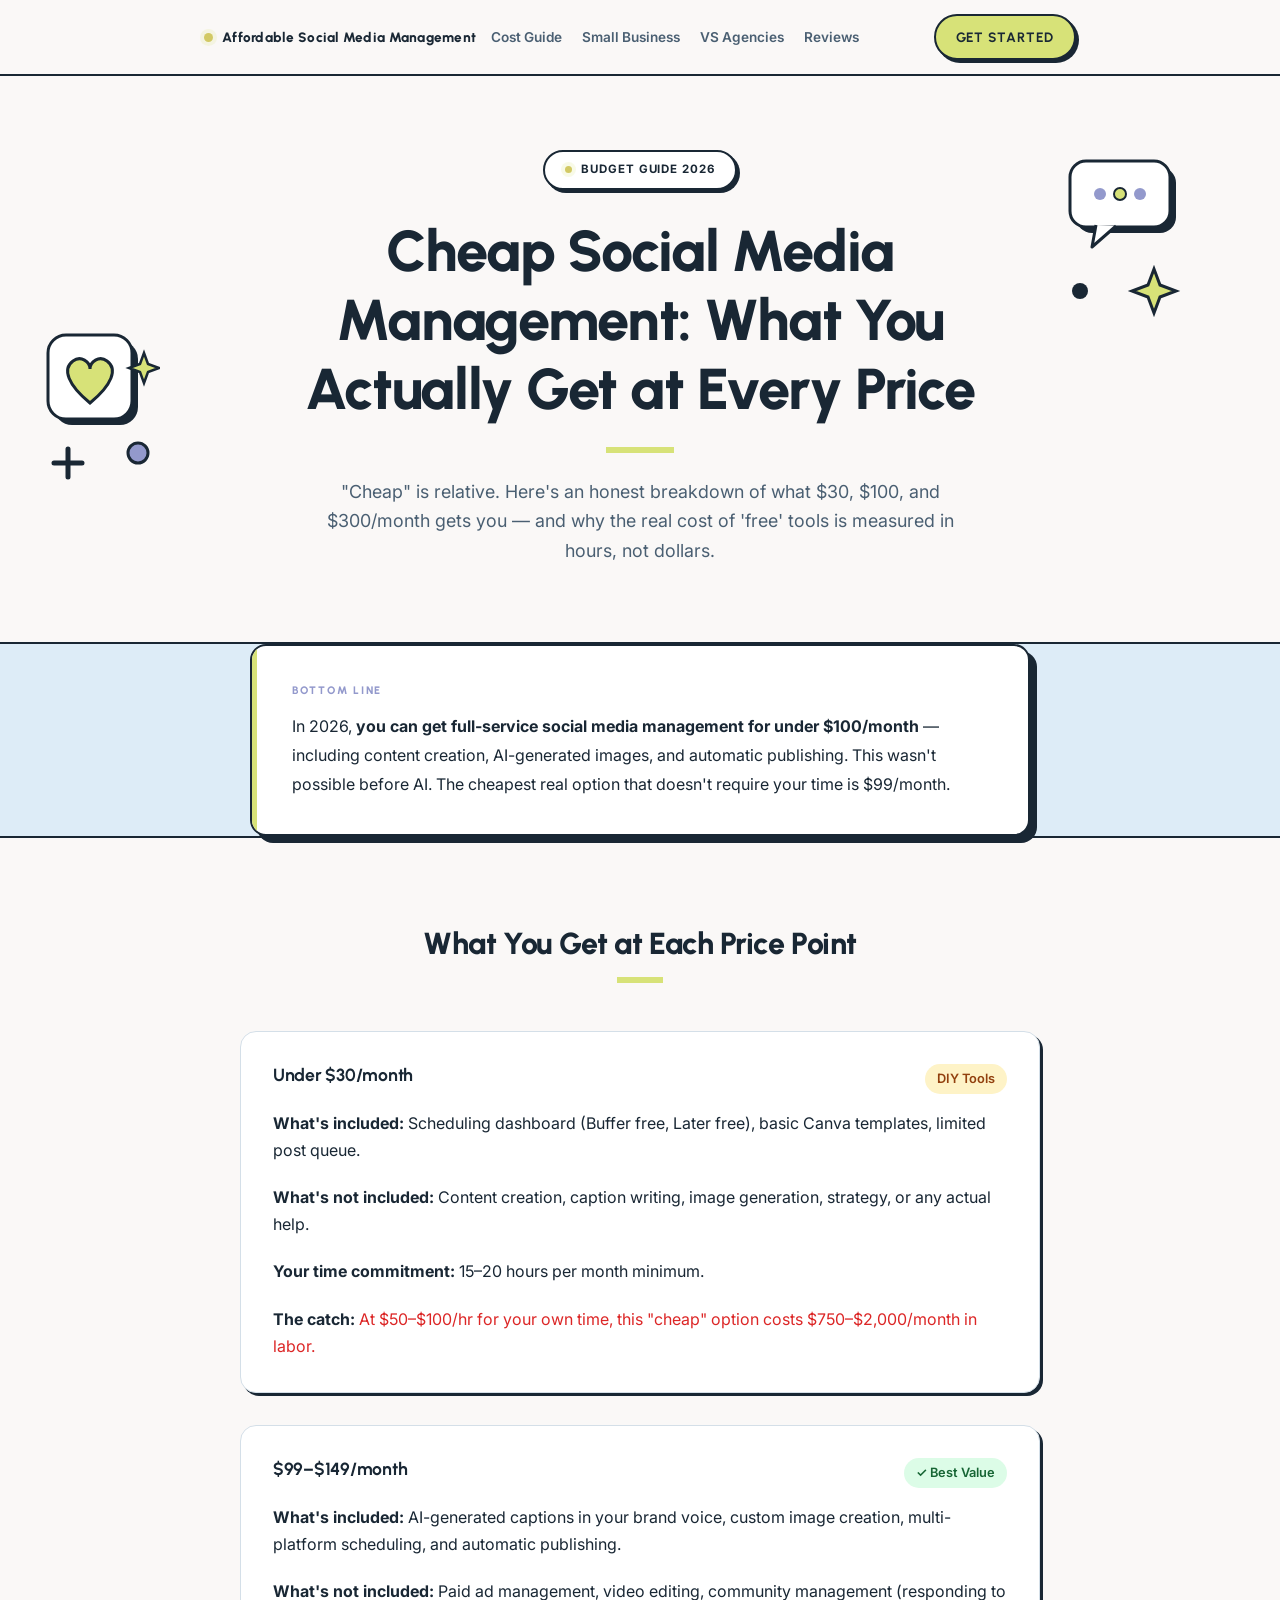
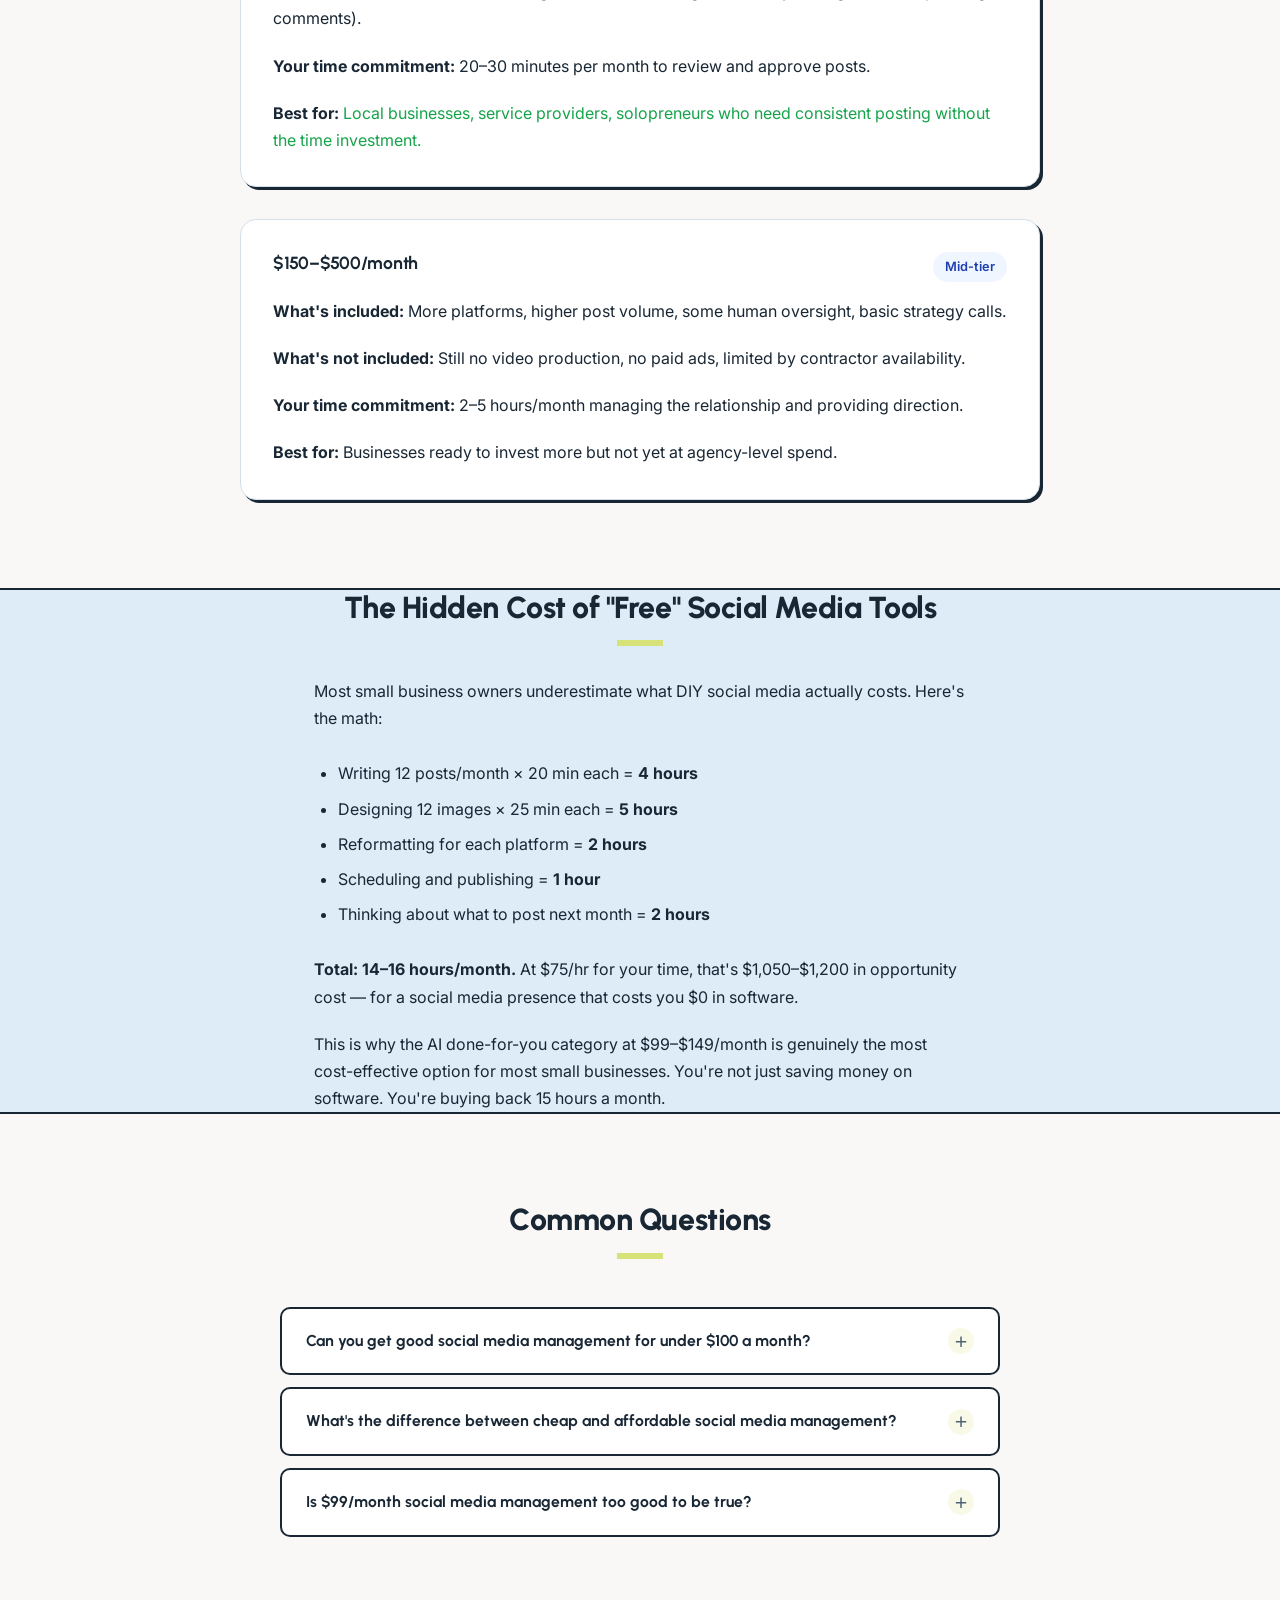
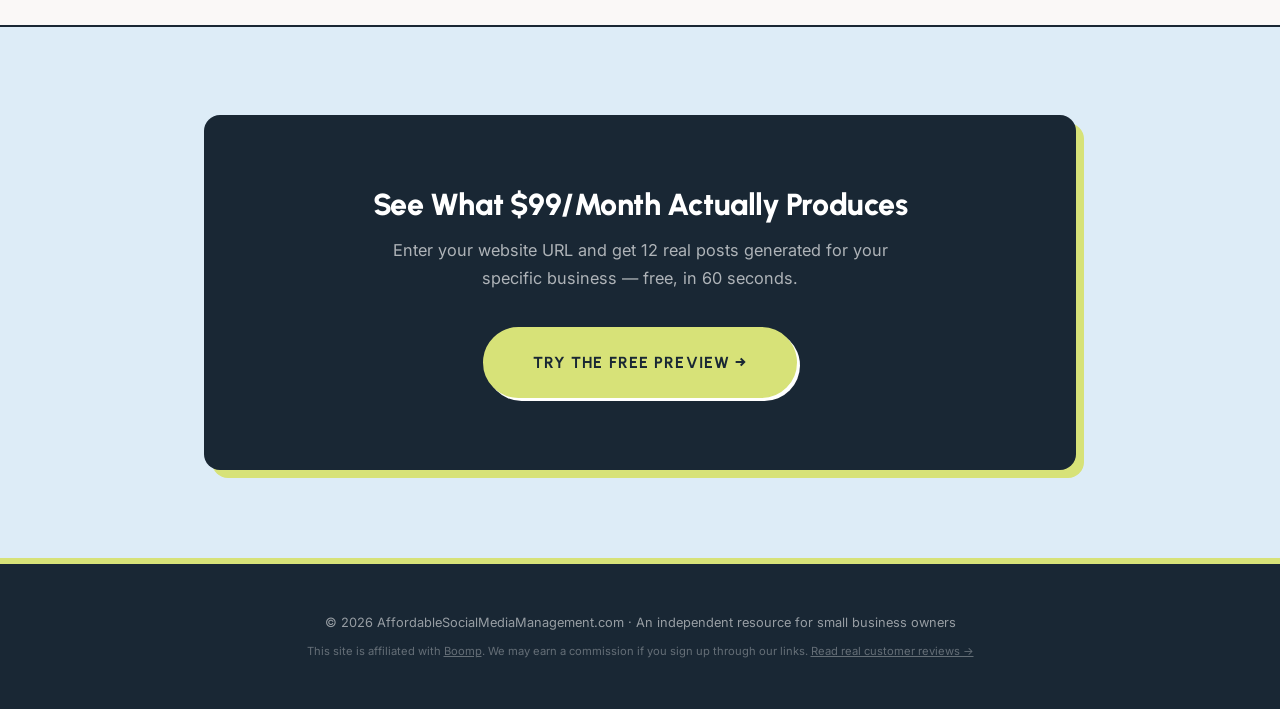
==== commit 4835bf46: "Add flat SVG illustration throughout; update pricing to current Boomp rates Visuals (no more walls o" ====
--- a/cheap-social-media-management/index.html
+++ b/cheap-social-media-management/index.html
@@ -6,7 +6,7 @@
     <meta name="viewport" content="width=device-width, initial-scale=1.0">
     <title>Cheap Social Media Management: What You Get for Under $100/Month</title>
     <meta name="description"
-        content="'Cheap' social media management doesn't have to mean low quality. Here's exactly what's available under $50, $100, and $200/month in 2026 — and what the trade-offs actually are.">
+        content="'Cheap' social media management doesn't have to mean low quality. Here's exactly what's available under $30, $150, and $500/month in 2026 — and what the trade-offs actually are.">
     <link rel="canonical" href="https://affordablesocialmediamanagement.com/cheap-social-media-management/">
 
     <link rel="preconnect" href="https://fonts.googleapis.com">
@@ -25,7 +25,7 @@
           "name": "Can you get good social media management for under $100 a month?",
           "acceptedAnswer": {
             "@type": "Answer",
-            "text": "Yes. AI-powered done-for-you services have brought full-service social media management under $100/month. Services like Boomp at $49–$99/month include content creation, image generation, scheduling, and multi-platform publishing — work that previously required a $2,000+/month agency or 15–20 hours of your own time per week."
+            "text": "Yes. AI-powered done-for-you services have brought full-service social media management under $100/month. Services like Boomp at $99/month include content creation, image generation, scheduling, and multi-platform publishing — work that previously required a $2,000+/month agency or 15–20 hours of your own time per week."
           }
         },
         {
@@ -33,7 +33,7 @@
           "name": "What is the cheapest social media management service in 2026?",
           "acceptedAnswer": {
             "@type": "Answer",
-            "text": "The cheapest done-for-you social media management services start at $49/month. At this price point, AI handles content creation, image generation, and scheduling — you review and approve. Scheduling-only tools like Buffer start at $6/month, but those require you to write every post yourself, which is effectively a part-time job."
+            "text": "The cheapest done-for-you social media management services start at $99/month. At this price point, AI handles content creation, image generation, and scheduling — you review and approve. Scheduling-only tools like Buffer start at $6/month, but those require you to write every post yourself, which is effectively a part-time job."
           }
         },
         {
@@ -41,7 +41,7 @@
           "name": "Is cheap social media management worth it or is it a waste of money?",
           "acceptedAnswer": {
             "@type": "Answer",
-            "text": "It depends on what 'cheap' means. A $6/month scheduling tool that requires 15 hours of your time is not cheap — it's expensive in a different currency. A $49/month AI service that handles everything and costs you 30 minutes per month is genuinely cheap and worth it. The key question is: does the service create the content, or just schedule it?"
+            "text": "It depends on what 'cheap' means. A $6/month scheduling tool that requires 15 hours of your time is not cheap — it's expensive in a different currency. A $99/month AI service that handles everything and costs you 30 minutes per month is genuinely cheap and worth it. The key question is: does the service create the content, or just schedule it?"
           }
         }
       ]
@@ -68,14 +68,14 @@
         <div class="container">
             <span class="badge">Budget Guide 2026</span>
             <h1>Cheap Social Media Management: What You Actually Get at Every Price</h1>
-            <p>"Cheap" is relative. Here's an honest breakdown of what $50, $100, and $200/month gets you — and why the real cost of 'free' tools is measured in hours, not dollars.</p>
+            <p>"Cheap" is relative. Here's an honest breakdown of what $30, $100, and $300/month gets you — and why the real cost of 'free' tools is measured in hours, not dollars.</p>
         </div>
     </header>
 
     <section class="container">
         <div class="answer-box">
             <span class="answer-box-label">Bottom Line</span>
-            <p>In 2026, <strong>you can get full-service social media management for under $100/month</strong> — including content creation, AI-generated images, and automatic publishing. This wasn't possible before AI. The cheapest real option that doesn't require your time is $49/month.</p>
+            <p>In 2026, <strong>you can get full-service social media management for under $100/month</strong> — including content creation, AI-generated images, and automatic publishing. This wasn't possible before AI. The cheapest real option that doesn't require your time is $99/month.</p>
         </div>
     </section>
 
@@ -98,7 +98,7 @@
 
                 <div style="background: var(--white); border: 1px solid var(--card-border); border-radius: var(--radius); padding: 2rem; box-shadow: var(--shadow-sm);">
                     <div style="display: flex; justify-content: space-between; align-items: flex-start; margin-bottom: 1rem;">
-                        <h3 style="margin: 0;">$49–$99/month</h3>
+                        <h3 style="margin: 0;">$99–$149/month</h3>
                         <span style="background: #dcfce7; color: #166534; padding: 4px 12px; border-radius: 20px; font-size: 0.8rem; font-weight: 600;">✓ Best Value</span>
                     </div>
                     <p><strong>What's included:</strong> AI-generated captions in your brand voice, custom image creation, multi-platform scheduling, and automatic publishing.</p>
@@ -109,7 +109,7 @@
 
                 <div style="background: var(--white); border: 1px solid var(--card-border); border-radius: var(--radius); padding: 2rem; box-shadow: var(--shadow-sm);">
                     <div style="display: flex; justify-content: space-between; align-items: flex-start; margin-bottom: 1rem;">
-                        <h3 style="margin: 0;">$100–$500/month</h3>
+                        <h3 style="margin: 0;">$150–$500/month</h3>
                         <span style="background: #eff6ff; color: #1e40af; padding: 4px 12px; border-radius: 20px; font-size: 0.8rem; font-weight: 600;">Mid-tier</span>
                     </div>
                     <p><strong>What's included:</strong> More platforms, higher post volume, some human oversight, basic strategy calls.</p>
@@ -133,7 +133,7 @@
             <li>Thinking about what to post next month = <strong>2 hours</strong></li>
         </ul>
         <p><strong>Total: 14–16 hours/month.</strong> At $75/hr for your time, that's $1,050–$1,200 in opportunity cost — for a social media presence that costs you $0 in software.</p>
-        <p>This is why the AI done-for-you category at $49–$99/month is genuinely the most cost-effective option for most small businesses. You're not just saving money on software. You're buying back 15 hours a month.</p>
+        <p>This is why the AI done-for-you category at $99–$149/month is genuinely the most cost-effective option for most small businesses. You're not just saving money on software. You're buying back 15 hours a month.</p>
     </section>
 
     <section style="background-color: white;">
@@ -142,15 +142,15 @@
             <div class="faq-list">
                 <details>
                     <summary>Can you get good social media management for under $100 a month?</summary>
-                    <p>Yes — if you use an AI-powered service. The $49–$99/month category now includes full content creation and publishing. This wasn't possible before 2024. Scheduling-only tools under $100/month still require you to do all the creative work yourself.</p>
+                    <p>Yes — if you use an AI-powered service. The $99–$149/month category now includes full content creation and publishing. This wasn't possible before 2024. Scheduling-only tools under $100/month still require you to do all the creative work yourself.</p>
                 </details>
                 <details>
                     <summary>What's the difference between cheap and affordable social media management?</summary>
                     <p>"Cheap" usually implies cutting corners — generic captions, stock templates, no strategy. "Affordable" means the price is accessible without sacrificing the outcome. AI-powered services hit the affordable zone: low price, real results. The key differentiator is whether the service learns your specific voice and business context.</p>
                 </details>
                 <details>
-                    <summary>Is $49/month social media management too good to be true?</summary>
-                    <p>It wasn't possible before AI, which is why it feels surprising. The economics work because AI compresses 15–20 hours of human labor into minutes. Boomp at $49/month is a real service with real results — not an offshore content farm or template library. You can see exactly what it would produce for your business before paying a dollar.</p>
+                    <summary>Is $99/month social media management too good to be true?</summary>
+                    <p>It wasn't possible before AI, which is why it feels surprising. The economics work because AI compresses 15–20 hours of human labor into minutes. Boomp at $99/month is a real service with real results — not an offshore content farm or template library. You can see exactly what it would produce for your business before paying a dollar.</p>
                 </details>
             </div>
         </div>
@@ -159,7 +159,7 @@
     <section>
         <div class="container">
             <div class="cta-block">
-                <h2>See What $49/Month Actually Produces</h2>
+                <h2>See What $99/Month Actually Produces</h2>
                 <p>Enter your website URL and get 12 real posts generated for your specific business — free, in 60 seconds.</p>
                 <a href="https://boomp.net/preview" class="btn btn-lime" style="padding: 1.25rem 3rem; font-size: 1rem;">Try the Free Preview →</a>
             </div>
--- a/css/style.css
+++ b/css/style.css
@@ -23,9 +23,10 @@
     --radius: 16px;
     --radius-sm: 10px;
     --radius-lg: 22px;
-    --shadow-sm: 0 1px 3px rgba(25, 39, 52, 0.05);
-    --shadow-md: 0 4px 20px rgba(25, 39, 52, 0.07);
-    --shadow-lg: 0 12px 40px rgba(25, 39, 52, 0.10);
+    --shadow-sm: 3px 3px 0 var(--navy);
+    --shadow-md: 5px 5px 0 var(--navy);
+    --shadow-lg: 7px 7px 0 var(--navy);
+    --line: 2px solid var(--navy);
 }
 
 /* --- Reset --- */
@@ -63,13 +64,31 @@
 }
 
 h1 {
-    font-size: clamp(2.25rem, 5vw, 3.25rem);
+    font-size: clamp(2.4rem, 5.5vw, 3.6rem);
     font-weight: 800;
+    letter-spacing: -0.02em;
 }
 
 h2 {
     font-size: clamp(1.5rem, 3vw, 1.9rem);
     font-weight: 800;
+}
+
+/* Signature lime bar under section headings */
+section > .container > h2::after,
+section.container > h2::after {
+    content: "";
+    display: block;
+    width: 46px;
+    height: 6px;
+    background: var(--lime);
+    margin-top: 14px;
+}
+
+section > .container > h2[style*="center"]::after,
+section.container > h2[style*="center"]::after {
+    margin-left: auto;
+    margin-right: auto;
 }
 
 h3 {
@@ -110,8 +129,8 @@
 section.alt,
 section[style*="background-color: white"] {
     background-color: var(--paper) !important;
-    border-top: 1px solid rgba(25, 39, 52, 0.08);
-    border-bottom: 1px solid rgba(25, 39, 52, 0.08);
+    border-top: var(--line);
+    border-bottom: var(--line);
 }
 
 /* --- Navigation --- */
@@ -121,10 +140,8 @@
     left: 0;
     right: 0;
     z-index: 100;
-    background: rgba(250, 248, 247, 0.92);
-    backdrop-filter: blur(14px);
-    -webkit-backdrop-filter: blur(14px);
-    border-bottom: 1px solid rgba(25, 39, 52, 0.08);
+    background: var(--paper);
+    border-bottom: var(--line);
     padding: 14px 0;
 }
 
@@ -170,7 +187,7 @@
     align-items: center;
     justify-content: center;
     padding: 13px 28px;
-    border: 2px solid transparent;
+    border: var(--line);
     border-radius: 50px;
     font-family: 'Urbanist', sans-serif;
     font-size: 0.85rem;
@@ -179,20 +196,19 @@
     text-transform: uppercase;
     text-decoration: none;
     cursor: pointer;
-    transition: all 0.2s ease;
+    box-shadow: var(--shadow-sm);
+    transition: transform 0.12s ease, box-shadow 0.12s ease, background 0.12s ease;
 }
 
 .btn-lime {
     background: var(--lime);
     color: var(--navy);
-    border-color: var(--lime);
 }
 
 .btn-lime:hover {
     background: var(--lime-hover);
-    border-color: var(--lime-hover);
-    transform: translateY(-2px);
-    box-shadow: 0 8px 24px rgba(25, 39, 52, 0.16);
+    transform: translate(2px, 2px);
+    box-shadow: 1px 1px 0 var(--navy);
 }
 
 /* --- Hero --- */
@@ -201,39 +217,49 @@
     padding-bottom: 76px;
     text-align: center;
     background: var(--paper);
-    border-bottom: 1px solid rgba(25, 39, 52, 0.08);
-    position: relative;
-    overflow: hidden;
-}
-
-.hero::before {
-    content: "";
-    position: absolute;
-    top: -180px;
-    left: 50%;
-    transform: translateX(-50%);
-    width: 900px;
-    height: 480px;
-    background:
-        radial-gradient(closest-side, rgba(215, 226, 120, 0.28), transparent 70%);
-    pointer-events: none;
-}
-
-.hero::after {
-    content: "";
-    position: absolute;
-    bottom: -220px;
-    right: -140px;
-    width: 560px;
-    height: 480px;
-    background:
-        radial-gradient(closest-side, rgba(147, 153, 204, 0.16), transparent 70%);
-    pointer-events: none;
-}
-
-.hero .container {
-    position: relative;
-    z-index: 1;
+    border-bottom: var(--line);
+}
+
+/* Floating hero doodles — wide screens only, so they never clip or crowd text */
+@media (min-width: 1200px) {
+    .hero {
+        background-image: url('/assets/doodle-left.svg'), url('/assets/doodle-right.svg');
+        background-repeat: no-repeat, no-repeat;
+        background-position: calc(50% - 540px) 68%, calc(50% + 480px) 32%;
+    }
+}
+
+/* Homepage hero illustration */
+.hero-art {
+    max-width: 700px;
+    margin: 48px auto 0;
+}
+
+.hero-art svg {
+    display: block;
+    width: 100%;
+    height: auto;
+}
+
+/* Cost chart */
+.chart-wrap {
+    max-width: 720px;
+    margin: 0 auto 48px;
+}
+
+.chart-wrap svg {
+    display: block;
+    width: 100%;
+    height: auto;
+}
+
+/* Marker-highlight on hero keywords */
+.hero p strong {
+    background: rgba(215, 226, 120, 0.55);
+    padding: 1px 6px;
+    border-radius: 4px;
+    -webkit-box-decoration-break: clone;
+    box-decoration-break: clone;
 }
 
 .badge {
@@ -241,17 +267,17 @@
     align-items: center;
     gap: 9px;
     padding: 8px 20px;
-    background: rgba(255, 255, 255, 0.75);
-    border: 1px solid rgba(25, 39, 52, 0.12);
+    background: var(--white);
+    border: var(--line);
     color: var(--navy);
     border-radius: 100px;
     font-family: 'Inter', sans-serif;
     font-size: 0.72rem;
-    font-weight: 600;
+    font-weight: 700;
     letter-spacing: 0.08em;
     text-transform: uppercase;
     margin-bottom: 26px;
-    box-shadow: 0 1px 0 rgba(255, 255, 255, 0.8);
+    box-shadow: var(--shadow-sm);
 }
 
 .badge::before {
@@ -277,6 +303,15 @@
     margin-right: auto;
 }
 
+.hero h1::after {
+    content: "";
+    display: block;
+    width: 68px;
+    height: 6px;
+    background: var(--lime);
+    margin: 24px auto 0;
+}
+
 .hero p {
     font-size: 1.12rem;
     color: var(--text-light);
@@ -292,8 +327,8 @@
 /* --- Answer Box --- */
 .answer-box {
     background: var(--white);
-    border: 1px solid var(--card-border);
-    border-radius: var(--radius-lg);
+    border: var(--line);
+    border-radius: var(--radius);
     padding: 36px 40px;
     box-shadow: var(--shadow-lg);
     max-width: 780px;
@@ -309,7 +344,7 @@
     left: 0;
     bottom: 0;
     width: 5px;
-    background: linear-gradient(180deg, var(--lime), var(--lime-hover));
+    background: var(--lime);
 }
 
 .answer-box-label {
@@ -337,7 +372,7 @@
     border-spacing: 0;
     font-size: 0.9rem;
     background: var(--white);
-    border: 1px solid var(--card-border);
+    border: var(--line);
     border-radius: var(--radius);
     box-shadow: var(--shadow-md);
     overflow: hidden;
@@ -349,11 +384,10 @@
     font-family: 'Urbanist', sans-serif;
     font-size: 0.68rem;
     font-weight: 800;
-    color: var(--text-light);
+    color: var(--white);
     text-transform: uppercase;
     letter-spacing: 0.1em;
-    background: var(--paper);
-    border-bottom: 1px solid var(--card-border);
+    background: var(--navy);
 }
 
 .comparison-table tbody td {
@@ -387,24 +421,10 @@
 
 .column-card {
     background: var(--white);
-    border: 1px solid var(--card-border);
-    border-radius: var(--radius-lg);
+    border: var(--line);
+    border-radius: var(--radius);
     padding: 32px;
-    box-shadow: var(--shadow-sm);
-    transition: transform 0.2s ease, box-shadow 0.2s ease;
-}
-
-.column-card:hover {
-    transform: translateY(-3px);
     box-shadow: var(--shadow-md);
-}
-
-.column-card.green {
-    border-top: 4px solid var(--lime);
-}
-
-.column-card.red {
-    border-top: 4px solid var(--everglow);
 }
 
 .column-card h3 {
@@ -468,6 +488,12 @@
     margin-top: 20px;
 }
 
+section .container ul li::marker,
+section .container ol li::marker {
+    color: #a9b446;
+    font-weight: 800;
+}
+
 /* --- FAQ --- */
 .faq-list {
     max-width: 720px;
@@ -479,20 +505,16 @@
 
 details {
     background: var(--white);
-    border: 1px solid var(--card-border);
+    border: var(--line);
     border-radius: var(--radius-sm);
     padding: 0;
     overflow: hidden;
-    transition: box-shadow 0.2s ease, border-color 0.2s ease;
-}
-
-details:hover {
-    border-color: rgba(25, 39, 52, 0.22);
+    transition: box-shadow 0.15s ease, transform 0.15s ease;
 }
 
 details[open] {
-    box-shadow: var(--shadow-md);
-    border-color: rgba(25, 39, 52, 0.18);
+    box-shadow: var(--shadow-sm);
+    transform: translate(-2px, -2px);
 }
 
 summary {
@@ -546,14 +568,20 @@
 
 /* --- CTA Block --- */
 .cta-block {
-    background:
-        radial-gradient(1000px 400px at 50% -180px, rgba(215, 226, 120, 0.20), transparent 60%),
-        radial-gradient(600px 380px at 100% 120%, rgba(147, 153, 204, 0.18), transparent 65%),
-        var(--navy);
-    border-radius: var(--radius-lg);
+    background: var(--navy);
+    border-radius: var(--radius);
     padding: 72px 40px;
     text-align: center;
-    box-shadow: var(--shadow-lg);
+    box-shadow: 8px 8px 0 var(--lime);
+}
+
+.cta-block .btn-lime {
+    border-color: var(--lime);
+    box-shadow: 3px 3px 0 var(--white);
+}
+
+.cta-block .btn-lime:hover {
+    box-shadow: 1px 1px 0 var(--white);
 }
 
 .cta-block h2 {
@@ -575,6 +603,7 @@
     padding: 48px 0;
     text-align: center;
     background: var(--navy);
+    border-top: 6px solid var(--lime);
 }
 
 footer p {
@@ -634,6 +663,15 @@
     .hero {
         padding-top: 145px;
         padding-bottom: 48px;
+        background-image: none;
+    }
+
+    .hero-art {
+        margin-top: 36px;
+    }
+
+    .chart-wrap {
+        display: none;
     }
 
     .hero p {
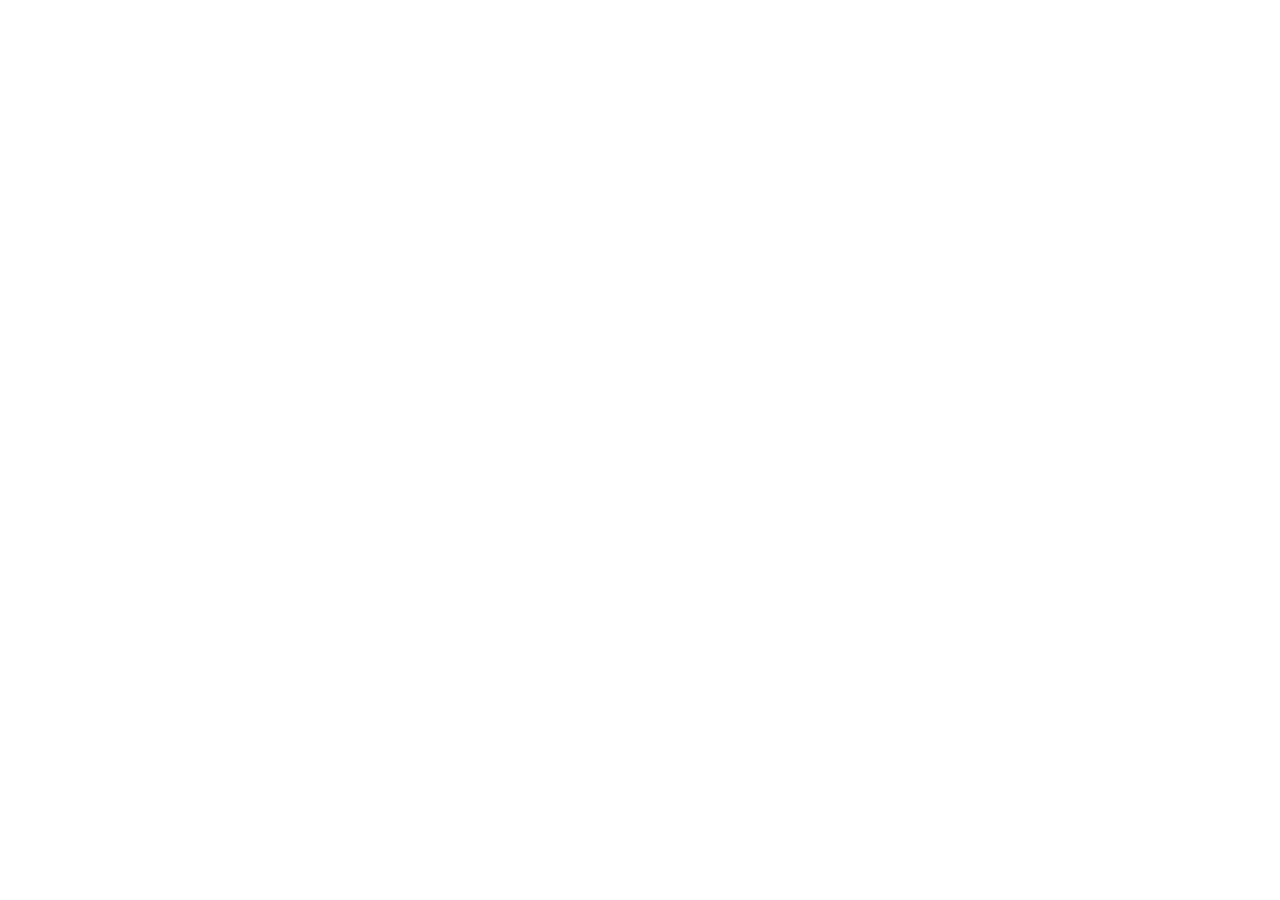
==== commit 09a245de: "Redirect all pages to boomp.net" ====
--- a/cheap-social-media-management/index.html
+++ b/cheap-social-media-management/index.html
@@ -1,177 +1,11 @@
 <!DOCTYPE html>
 <html lang="en">
-
 <head>
-    <meta charset="UTF-8">
-    <meta name="viewport" content="width=device-width, initial-scale=1.0">
-    <title>Cheap Social Media Management: What You Get for Under $100/Month</title>
-    <meta name="description"
-        content="'Cheap' social media management doesn't have to mean low quality. Here's exactly what's available under $30, $150, and $500/month in 2026 — and what the trade-offs actually are.">
-    <link rel="canonical" href="https://affordablesocialmediamanagement.com/cheap-social-media-management/">
-
-    <link rel="preconnect" href="https://fonts.googleapis.com">
-    <link rel="preconnect" href="https://fonts.gstatic.com" crossorigin>
-    <link href="https://fonts.googleapis.com/css2?family=Inter:wght@400;500;600&family=Urbanist:wght@600;700;800&display=swap" rel="stylesheet">
-    <link rel="icon" href="https://boomp.net/images/boomp-logo.png" sizes="32x32">
-    <link rel="stylesheet" href="/css/style.css">
-
-    <script type="application/ld+json">
-    {
-      "@context": "https://schema.org",
-      "@type": "FAQPage",
-      "mainEntity": [
-        {
-          "@type": "Question",
-          "name": "Can you get good social media management for under $100 a month?",
-          "acceptedAnswer": {
-            "@type": "Answer",
-            "text": "Yes. AI-powered done-for-you services have brought full-service social media management under $100/month. Services like Boomp at $99/month include content creation, image generation, scheduling, and multi-platform publishing — work that previously required a $2,000+/month agency or 15–20 hours of your own time per week."
-          }
-        },
-        {
-          "@type": "Question",
-          "name": "What is the cheapest social media management service in 2026?",
-          "acceptedAnswer": {
-            "@type": "Answer",
-            "text": "The cheapest done-for-you social media management services start at $99/month. At this price point, AI handles content creation, image generation, and scheduling — you review and approve. Scheduling-only tools like Buffer start at $6/month, but those require you to write every post yourself, which is effectively a part-time job."
-          }
-        },
-        {
-          "@type": "Question",
-          "name": "Is cheap social media management worth it or is it a waste of money?",
-          "acceptedAnswer": {
-            "@type": "Answer",
-            "text": "It depends on what 'cheap' means. A $6/month scheduling tool that requires 15 hours of your time is not cheap — it's expensive in a different currency. A $99/month AI service that handles everything and costs you 30 minutes per month is genuinely cheap and worth it. The key question is: does the service create the content, or just schedule it?"
-          }
-        }
-      ]
-    }
-    </script>
+<meta charset="utf-8">
+<meta name="viewport" content="width=device-width, initial-scale=1">
+<meta http-equiv="refresh" content="0; url=https://boomp.net/affordable-social-media-management">
+<link rel="canonical" href="https://boomp.net/affordable-social-media-management">
+<title>Moved to boomp.net</title>
 </head>
-
-<body>
-
-    <nav>
-        <div class="container nav-content" style="flex-wrap: wrap; gap: 15px;">
-            <a href="/" class="logo">Affordable Social Media Management</a>
-            <div class="nav-links" style="display: flex; gap: 20px; align-items: center; font-size: 0.85rem; font-weight: 600;">
-                <a href="/cost/" style="text-decoration: none; color: var(--text-light);">Cost Guide</a>
-                <a href="/for-small-businesses/" style="text-decoration: none; color: var(--text-light);">Small Business</a>
-                <a href="/vs-agencies/" style="text-decoration: none; color: var(--text-light);">VS Agencies</a>
-                <a href="/reviews/" style="text-decoration: none; color: var(--text-light);">Reviews</a>
-            </div>
-            <a href="https://boomp.net/pricing" class="btn btn-lime" style="padding: 0.6rem 1.25rem; margin-left: auto;">Get Started</a>
-        </div>
-    </nav>
-
-    <header class="hero">
-        <div class="container">
-            <span class="badge">Budget Guide 2026</span>
-            <h1>Cheap Social Media Management: What You Actually Get at Every Price</h1>
-            <p>"Cheap" is relative. Here's an honest breakdown of what $30, $100, and $300/month gets you — and why the real cost of 'free' tools is measured in hours, not dollars.</p>
-        </div>
-    </header>
-
-    <section class="container">
-        <div class="answer-box">
-            <span class="answer-box-label">Bottom Line</span>
-            <p>In 2026, <strong>you can get full-service social media management for under $100/month</strong> — including content creation, AI-generated images, and automatic publishing. This wasn't possible before AI. The cheapest real option that doesn't require your time is $99/month.</p>
-        </div>
-    </section>
-
-    <section style="background-color: white;">
-        <div class="container">
-            <h2 style="text-align: center; margin-bottom: 3rem;">What You Get at Each Price Point</h2>
-
-            <div style="display: grid; gap: 2rem; max-width: 800px; margin: 0 auto;">
-
-                <div style="background: var(--white); border: 1px solid var(--card-border); border-radius: var(--radius); padding: 2rem; box-shadow: var(--shadow-sm);">
-                    <div style="display: flex; justify-content: space-between; align-items: flex-start; margin-bottom: 1rem;">
-                        <h3 style="margin: 0;">Under $30/month</h3>
-                        <span style="background: #fef3c7; color: #92400e; padding: 4px 12px; border-radius: 20px; font-size: 0.8rem; font-weight: 600;">DIY Tools</span>
-                    </div>
-                    <p><strong>What's included:</strong> Scheduling dashboard (Buffer free, Later free), basic Canva templates, limited post queue.</p>
-                    <p><strong>What's not included:</strong> Content creation, caption writing, image generation, strategy, or any actual help.</p>
-                    <p><strong>Your time commitment:</strong> 15–20 hours per month minimum.</p>
-                    <p style="color: #dc2626;"><strong>The catch:</strong> At $50–$100/hr for your own time, this "cheap" option costs $750–$2,000/month in labor.</p>
-                </div>
-
-                <div style="background: var(--white); border: 1px solid var(--card-border); border-radius: var(--radius); padding: 2rem; box-shadow: var(--shadow-sm);">
-                    <div style="display: flex; justify-content: space-between; align-items: flex-start; margin-bottom: 1rem;">
-                        <h3 style="margin: 0;">$99–$149/month</h3>
-                        <span style="background: #dcfce7; color: #166534; padding: 4px 12px; border-radius: 20px; font-size: 0.8rem; font-weight: 600;">✓ Best Value</span>
-                    </div>
-                    <p><strong>What's included:</strong> AI-generated captions in your brand voice, custom image creation, multi-platform scheduling, and automatic publishing.</p>
-                    <p><strong>What's not included:</strong> Paid ad management, video editing, community management (responding to comments).</p>
-                    <p><strong>Your time commitment:</strong> 20–30 minutes per month to review and approve posts.</p>
-                    <p style="color: #16a34a;"><strong>Best for:</strong> Local businesses, service providers, solopreneurs who need consistent posting without the time investment.</p>
-                </div>
-
-                <div style="background: var(--white); border: 1px solid var(--card-border); border-radius: var(--radius); padding: 2rem; box-shadow: var(--shadow-sm);">
-                    <div style="display: flex; justify-content: space-between; align-items: flex-start; margin-bottom: 1rem;">
-                        <h3 style="margin: 0;">$150–$500/month</h3>
-                        <span style="background: #eff6ff; color: #1e40af; padding: 4px 12px; border-radius: 20px; font-size: 0.8rem; font-weight: 600;">Mid-tier</span>
-                    </div>
-                    <p><strong>What's included:</strong> More platforms, higher post volume, some human oversight, basic strategy calls.</p>
-                    <p><strong>What's not included:</strong> Still no video production, no paid ads, limited by contractor availability.</p>
-                    <p><strong>Your time commitment:</strong> 2–5 hours/month managing the relationship and providing direction.</p>
-                    <p><strong>Best for:</strong> Businesses ready to invest more but not yet at agency-level spend.</p>
-                </div>
-
-            </div>
-        </div>
-    </section>
-
-    <section class="container" style="max-width: 700px;">
-        <h2 style="text-align: center; margin-bottom: 2rem;">The Hidden Cost of "Free" Social Media Tools</h2>
-        <p>Most small business owners underestimate what DIY social media actually costs. Here's the math:</p>
-        <ul style="margin: 1.5rem 0; padding-left: 1.5rem; line-height: 2.2;">
-            <li>Writing 12 posts/month × 20 min each = <strong>4 hours</strong></li>
-            <li>Designing 12 images × 25 min each = <strong>5 hours</strong></li>
-            <li>Reformatting for each platform = <strong>2 hours</strong></li>
-            <li>Scheduling and publishing = <strong>1 hour</strong></li>
-            <li>Thinking about what to post next month = <strong>2 hours</strong></li>
-        </ul>
-        <p><strong>Total: 14–16 hours/month.</strong> At $75/hr for your time, that's $1,050–$1,200 in opportunity cost — for a social media presence that costs you $0 in software.</p>
-        <p>This is why the AI done-for-you category at $99–$149/month is genuinely the most cost-effective option for most small businesses. You're not just saving money on software. You're buying back 15 hours a month.</p>
-    </section>
-
-    <section style="background-color: white;">
-        <div class="container">
-            <h2 style="text-align: center; margin-bottom: 3rem;">Common Questions</h2>
-            <div class="faq-list">
-                <details>
-                    <summary>Can you get good social media management for under $100 a month?</summary>
-                    <p>Yes — if you use an AI-powered service. The $99–$149/month category now includes full content creation and publishing. This wasn't possible before 2024. Scheduling-only tools under $100/month still require you to do all the creative work yourself.</p>
-                </details>
-                <details>
-                    <summary>What's the difference between cheap and affordable social media management?</summary>
-                    <p>"Cheap" usually implies cutting corners — generic captions, stock templates, no strategy. "Affordable" means the price is accessible without sacrificing the outcome. AI-powered services hit the affordable zone: low price, real results. The key differentiator is whether the service learns your specific voice and business context.</p>
-                </details>
-                <details>
-                    <summary>Is $99/month social media management too good to be true?</summary>
-                    <p>It wasn't possible before AI, which is why it feels surprising. The economics work because AI compresses 15–20 hours of human labor into minutes. Boomp at $99/month is a real service with real results — not an offshore content farm or template library. You can see exactly what it would produce for your business before paying a dollar.</p>
-                </details>
-            </div>
-        </div>
-    </section>
-
-    <section>
-        <div class="container">
-            <div class="cta-block">
-                <h2>See What $99/Month Actually Produces</h2>
-                <p>Enter your website URL and get 12 real posts generated for your specific business — free, in 60 seconds.</p>
-                <a href="https://boomp.net/preview" class="btn btn-lime" style="padding: 1.25rem 3rem; font-size: 1rem;">Try the Free Preview →</a>
-            </div>
-        </div>
-    </section>
-
-    <footer>
-        <div class="container">
-            <p style="margin-bottom: 8px;">© 2026 AffordableSocialMediaManagement.com · An independent resource for small business owners</p>
-            <p style="font-size: 0.7rem; opacity: 0.6;">This site is affiliated with <a href="https://boomp.net" style="color: inherit; text-decoration: underline;">Boomp</a>. We may earn a commission if you sign up through our links. <a href="https://boomp.net/blog/boomp-reviews-what-customers-say" style="color: inherit; text-decoration: underline;">Read real customer reviews →</a></p>
-        </div>
-    </footer>
-
-</body>
+<body><p>This page has moved to <a href="https://boomp.net/affordable-social-media-management">boomp.net</a>.</p></body>
 </html>
